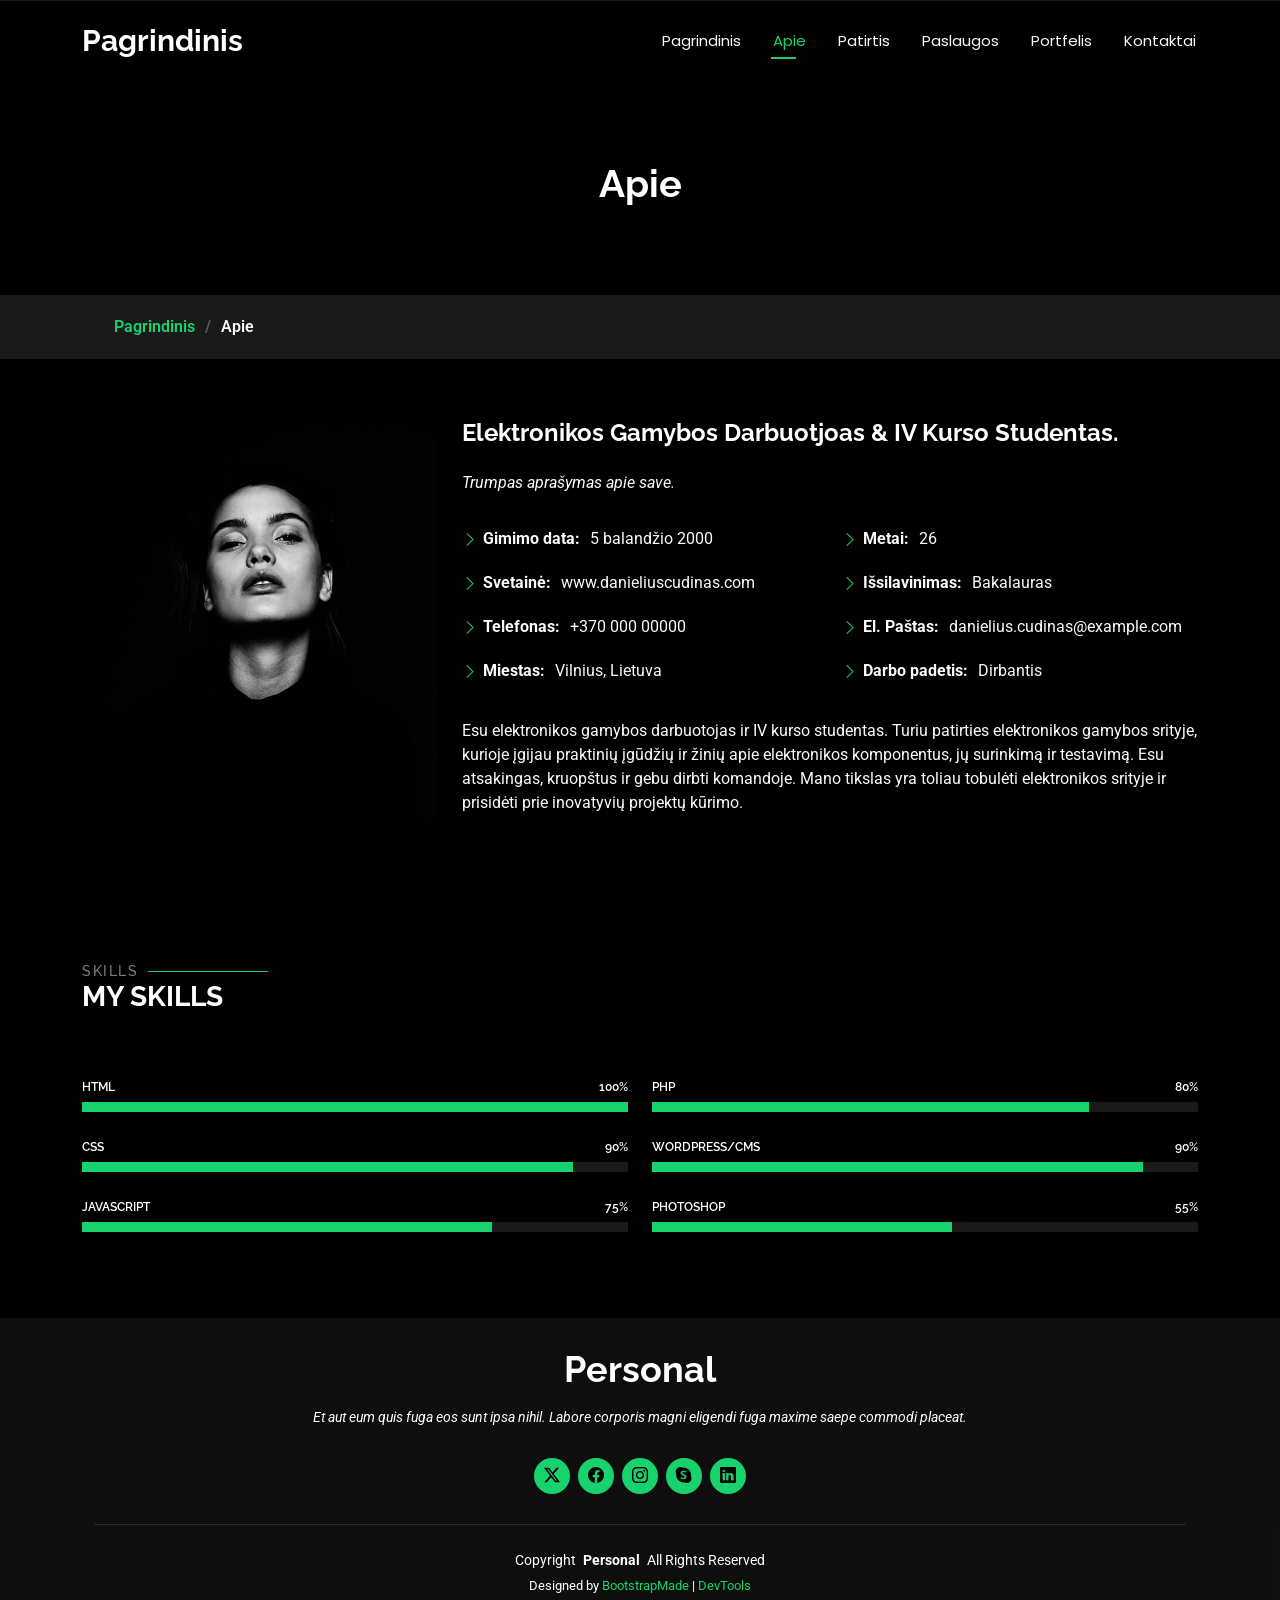
==== about.html @ 1fcdd6b0 "Danielius" ====
<!DOCTYPE html>
<html lang="en">

<head>
  <meta charset="utf-8">
  <meta content="width=device-width, initial-scale=1.0" name="viewport">
  <title>About - Personal Bootstrap Template</title>
  <meta name="description" content="">
  <meta name="keywords" content="">

  <!-- Favicons -->
  <link href="assets/img/favicon.png" rel="icon">
  <link href="assets/img/apple-touch-icon.png" rel="apple-touch-icon">

  <!-- Fonts -->
  <link href="https://fonts.googleapis.com" rel="preconnect">
  <link href="https://fonts.gstatic.com" rel="preconnect" crossorigin>
  <link href="https://fonts.googleapis.com/css2?family=Roboto:ital,wght@0,100;0,300;0,400;0,500;0,700;0,900;1,100;1,300;1,400;1,500;1,700;1,900&family=Poppins:ital,wght@0,100;0,200;0,300;0,400;0,500;0,600;0,700;0,800;0,900;1,100;1,200;1,300;1,400;1,500;1,600;1,700;1,800;1,900&family=Raleway:ital,wght@0,100;0,200;0,300;0,400;0,500;0,600;0,700;0,800;0,900;1,100;1,200;1,300;1,400;1,500;1,600;1,700;1,800;1,900&display=swap" rel="stylesheet">

  <!-- Vendor CSS Files -->
  <link href="assets/vendor/bootstrap/css/bootstrap.min.css" rel="stylesheet">
  <link href="assets/vendor/bootstrap-icons/bootstrap-icons.css" rel="stylesheet">
  <link href="assets/vendor/aos/aos.css" rel="stylesheet">
  <link href="assets/vendor/swiper/swiper-bundle.min.css" rel="stylesheet">
  <link href="assets/vendor/glightbox/css/glightbox.min.css" rel="stylesheet">

  <!-- Main CSS File -->
  <link href="assets/css/main.css" rel="stylesheet">

  <!-- =======================================================
  * Template Name: Personal
  * Template URL: https://bootstrapmade.com/personal-free-resume-bootstrap-template/
  * Updated: Mar 05 2025 with Bootstrap v5.3.3
  * Author: BootstrapMade.com
  * License: https://bootstrapmade.com/license/
  ======================================================== -->
</head>

<body class="about-page">

  <header id="header" class="header d-flex align-items-center fixed-top">
    <div class="container-fluid container-xl position-relative d-flex align-items-center justify-content-between">

      <a href="index.html" class="logo d-flex align-items-center">
        <!-- Uncomment the line below if you also wish to use an image logo -->
        <!-- <img src="assets/img/logo.webp" alt=""> -->
        <h1 class="sitename">Pagrindinis</h1>
      </a>

      <nav id="navmenu" class="navmenu">
        <ul>
          <li><a href="index.html">Pagrindinis</a></li>
          <li><a href="about.html" class="active">Apie</a></li>
          <li><a href="resume.html">Patirtis</a></li>
          <li><a href="services.html">Paslaugos</a></li>
          <li><a href="portfolio.html">Portfelis</a></li>
          <li><a href="contact.html">Kontaktai</a></li>
        </ul>
        <i class="mobile-nav-toggle d-xl-none bi bi-list"></i>
      </nav>

    </div>
  </header>

  <main class="main">

    <!-- Page Title -->
    <div class="page-title" data-aos="fade">
      <div class="heading">
        <div class="container">
          <div class="row d-flex justify-content-center text-center">
            <div class="col-lg-8">
              <h1>Apie</h1>
            </div>
          </div>
        </div>
      </div>
      <nav class="breadcrumbs">
        <div class="container">
          <ol>
            <li><a href="index.html">Pagrindinis</a></li>
            <li class="current">Apie</li>
          </ol>
        </div>
      </nav>
    </div><!-- End Page Title -->

    <!-- About Section -->
    <section id="about" class="about section">

      <div class="container" data-aos="fade-up" data-aos-delay="100">

        <div class="row gy-4 justify-content-center">
          <div class="col-lg-4">
            <img src="assets/img/profile-img.jpg" class="img-fluid" alt="">
          </div>
          <div class="col-lg-8 content">
            <h2>Elektronikos Gamybos Darbuotjoas &amp; IV Kurso Studentas.</h2>
            <p class="fst-italic py-3">
              Trumpas aprašymas apie save.
            </p>
            <div class="row">
              <div class="col-lg-6">
                <ul>
                  <li><i class="bi bi-chevron-right"></i> <strong>Gimimo data:</strong> <span>5 balandžio 2000</span></li>
                  <li><i class="bi bi-chevron-right"></i> <strong>Svetainė:</strong> <span>www.danieliuscudinas.com</span></li>
                  <li><i class="bi bi-chevron-right"></i> <strong>Telefonas:</strong> <span>+370 000 00000</span></li>
                  <li><i class="bi bi-chevron-right"></i> <strong>Miestas:</strong> <span>Vilnius, Lietuva</span></li>
                </ul>
              </div>
              <div class="col-lg-6">
                <ul>
                  <li><i class="bi bi-chevron-right"></i> <strong>Metai:</strong> <span>26</span></li>
                  <li><i class="bi bi-chevron-right"></i> <strong>Išsilavinimas:</strong> <span>Bakalauras</span></li>
                  <li><i class="bi bi-chevron-right"></i> <strong>El. Paštas:</strong> <span>danielius.cudinas@example.com</span></li>
                  <li><i class="bi bi-chevron-right"></i> <strong>Darbo padetis:</strong> <span>Dirbantis</span></li>
                </ul>
              </div>
            </div>
            <p class="py-3">
              Esu elektronikos gamybos darbuotojas ir IV kurso studentas. Turiu patirties elektronikos gamybos srityje, kurioje įgijau praktinių įgūdžių ir žinių apie elektronikos komponentus, jų surinkimą ir testavimą. 
              Esu atsakingas, kruopštus ir gebu dirbti komandoje. Mano tikslas yra toliau tobulėti elektronikos srityje ir prisidėti prie inovatyvių projektų kūrimo.
            </p>
          </div>
        </div>

      </div>

    </section><!-- /About Section -->

    <!-- Skills Section -->
    <section id="skills" class="skills section">

      <!-- Section Title -->
      <div class="container section-title" data-aos="fade-up">
        <h2>Skills</h2>
        <div><span>My</span> <span class="description-title">Skills</span></div>
      </div><!-- End Section Title -->

      <div class="container" data-aos="fade-up" data-aos-delay="100">

        <div class="row skills-content skills-animation">

          <div class="col-lg-6">

            <div class="progress">
              <span class="skill"><span>HTML</span> <i class="val">100%</i></span>
              <div class="progress-bar-wrap">
                <div class="progress-bar" role="progressbar" aria-valuenow="100" aria-valuemin="0" aria-valuemax="100"></div>
              </div>
            </div><!-- End Skills Item -->

            <div class="progress">
              <span class="skill"><span>CSS</span> <i class="val">90%</i></span>
              <div class="progress-bar-wrap">
                <div class="progress-bar" role="progressbar" aria-valuenow="90" aria-valuemin="0" aria-valuemax="100"></div>
              </div>
            </div><!-- End Skills Item -->

            <div class="progress">
              <span class="skill"><span>JavaScript</span> <i class="val">75%</i></span>
              <div class="progress-bar-wrap">
                <div class="progress-bar" role="progressbar" aria-valuenow="75" aria-valuemin="0" aria-valuemax="100"></div>
              </div>
            </div><!-- End Skills Item -->

          </div>

          <div class="col-lg-6">

            <div class="progress">
              <span class="skill"><span>PHP</span> <i class="val">80%</i></span>
              <div class="progress-bar-wrap">
                <div class="progress-bar" role="progressbar" aria-valuenow="80" aria-valuemin="0" aria-valuemax="100"></div>
              </div>
            </div><!-- End Skills Item -->

            <div class="progress">
              <span class="skill"><span>WordPress/CMS</span> <i class="val">90%</i></span>
              <div class="progress-bar-wrap">
                <div class="progress-bar" role="progressbar" aria-valuenow="90" aria-valuemin="0" aria-valuemax="100"></div>
              </div>
            </div><!-- End Skills Item -->

            <div class="progress">
              <span class="skill"><span>Photoshop</span> <i class="val">55%</i></span>
              <div class="progress-bar-wrap">
                <div class="progress-bar" role="progressbar" aria-valuenow="55" aria-valuemin="0" aria-valuemax="100"></div>
              </div>
            </div><!-- End Skills Item -->

          </div>

        </div>

      </div>

    </section><!-- /Skills Section -->

  </main>

  <footer id="footer" class="footer dark-background">
    <div class="container">
      <h3 class="sitename">Personal</h3>
      <p>Et aut eum quis fuga eos sunt ipsa nihil. Labore corporis magni eligendi fuga maxime saepe commodi placeat.</p>
      <div class="social-links d-flex justify-content-center">
        <a href=""><i class="bi bi-twitter-x"></i></a>
        <a href=""><i class="bi bi-facebook"></i></a>
        <a href=""><i class="bi bi-instagram"></i></a>
        <a href=""><i class="bi bi-skype"></i></a>
        <a href=""><i class="bi bi-linkedin"></i></a>
      </div>
      <div class="container">
        <div class="copyright">
          <span>Copyright</span> <strong class="px-1 sitename">Personal</strong> <span>All Rights Reserved</span>
        </div>
        <div class="credits">
          <!-- All the links in the footer should remain intact. -->
          <!-- You can delete the links only if you've purchased the pro version. -->
          <!-- Licensing information: https://bootstrapmade.com/license/ -->
          <!-- Purchase the pro version with working PHP/AJAX contact form: [buy-url] -->
          Designed by <a href="https://bootstrapmade.com/">BootstrapMade</a> | <a href="https://bootstrapmade.com/tools/">DevTools</a>
        </div>
      </div>
    </div>
  </footer>

  <!-- Scroll Top -->
  <a href="#" id="scroll-top" class="scroll-top d-flex align-items-center justify-content-center"><i class="bi bi-arrow-up-short"></i></a>

  <!-- Preloader -->
  <div id="preloader"></div>

  <!-- Vendor JS Files -->
  <script src="assets/vendor/bootstrap/js/bootstrap.bundle.min.js"></script>
  <script src="assets/vendor/php-email-form/validate.js"></script>
  <script src="assets/vendor/aos/aos.js"></script>
  <script src="assets/vendor/typed.js/typed.umd.js"></script>
  <script src="assets/vendor/purecounter/purecounter_vanilla.js"></script>
  <script src="assets/vendor/waypoints/noframework.waypoints.js"></script>
  <script src="assets/vendor/swiper/swiper-bundle.min.js"></script>
  <script src="assets/vendor/glightbox/js/glightbox.min.js"></script>
  <script src="assets/vendor/imagesloaded/imagesloaded.pkgd.min.js"></script>
  <script src="assets/vendor/isotope-layout/isotope.pkgd.min.js"></script>

  <!-- Main JS File -->
  <script src="assets/js/main.js"></script>

</body>

</html>
---- assets/css/main.css ----
/**
* Template Name: Personal
* Template URL: https://bootstrapmade.com/personal-free-resume-bootstrap-template/
* Updated: Mar 05 2025 with Bootstrap v5.3.3
* Author: BootstrapMade.com
* License: https://bootstrapmade.com/license/
*/

/*--------------------------------------------------------------
# Font & Color Variables
# Help: https://bootstrapmade.com/color-system/
--------------------------------------------------------------*/
/* Fonts */
:root {
  --default-font: "Roboto",  system-ui, -apple-system, "Segoe UI", Roboto, "Helvetica Neue", Arial, "Noto Sans", "Liberation Sans", sans-serif, "Apple Color Emoji", "Segoe UI Emoji", "Segoe UI Symbol", "Noto Color Emoji";
  --heading-font: "Raleway",  sans-serif;
  --nav-font: "Poppins",  sans-serif;
}

/* Global Colors - The following color variables are used throughout the website. Updating them here will change the color scheme of the entire website */
:root { 
  --background-color: #000000; /* Background color for the entire website, including individual sections */
  --default-color: #fafafa; /* Default color used for the majority of the text content across the entire website */
  --heading-color: #ffffff; /* Color for headings, subheadings and title throughout the website */
  --accent-color: #18d26e; /* Accent color that represents your brand on the website. It's used for buttons, links, and other elements that need to stand out */
  --surface-color: #1a1a1a; /* The surface color is used as a background of boxed elements within sections, such as cards, icon boxes, or other elements that require a visual separation from the global background. */
  --contrast-color: #000000; /* Contrast color for text, ensuring readability against backgrounds of accent, heading, or default colors. */
}

/* Nav Menu Colors - The following color variables are used specifically for the navigation menu. They are separate from the global colors to allow for more customization options */
:root {
  --nav-color: #fafafa;  /* The default color of the main navmenu links */
  --nav-hover-color: #18d26e; /* Applied to main navmenu links when they are hovered over or active */
  --nav-mobile-background-color: #1a1a1a; /* Used as the background color for mobile navigation menu */
  --nav-dropdown-background-color: #1a1a1a; /* Used as the background color for dropdown items that appear when hovering over primary navigation items */
  --nav-dropdown-color: #fafafa; /* Used for navigation links of the dropdown items in the navigation menu. */
  --nav-dropdown-hover-color: #18d26e; /* Similar to --nav-hover-color, this color is applied to dropdown navigation links when they are hovered over. */
}

/* Color Presets - These classes override global colors when applied to any section or element, providing reuse of the sam color scheme. */

.light-background {
  --background-color: #1a1a1a;
  --surface-color: #343434;
}

.dark-background {
  --background-color: rgba(15, 15, 15, 0.975);
  --default-color: #ffffff;
  --heading-color: #ffffff;
  --surface-color: #292929f9;
  --contrast-color: #000000;
}

/* Smooth scroll */
:root {
  scroll-behavior: smooth;
}

/*--------------------------------------------------------------
# General Styling & Shared Classes
--------------------------------------------------------------*/
body {
  color: var(--default-color);
  background-color: var(--background-color);
  font-family: var(--default-font);
}

a {
  color: var(--accent-color);
  text-decoration: none;
  transition: 0.3s;
}

a:hover {
  color: color-mix(in srgb, var(--accent-color), transparent 25%);
  text-decoration: none;
}

h1,
h2,
h3,
h4,
h5,
h6 {
  color: var(--heading-color);
  font-family: var(--heading-font);
}

/* PHP Email Form Messages
------------------------------*/
.php-email-form .error-message {
  display: none;
  background: #df1529;
  color: #ffffff;
  text-align: left;
  padding: 15px;
  margin-bottom: 24px;
  font-weight: 600;
}

.php-email-form .sent-message {
  display: none;
  color: #ffffff;
  background: #059652;
  text-align: center;
  padding: 15px;
  margin-bottom: 24px;
  font-weight: 600;
}

.php-email-form .loading {
  display: none;
  background: var(--surface-color);
  text-align: center;
  padding: 15px;
  margin-bottom: 24px;
}

.php-email-form .loading:before {
  content: "";
  display: inline-block;
  border-radius: 50%;
  width: 24px;
  height: 24px;
  margin: 0 10px -6px 0;
  border: 3px solid var(--accent-color);
  border-top-color: var(--surface-color);
  animation: php-email-form-loading 1s linear infinite;
}

@keyframes php-email-form-loading {
  0% {
    transform: rotate(0deg);
  }

  100% {
    transform: rotate(360deg);
  }
}

/*--------------------------------------------------------------
# Global Header
--------------------------------------------------------------*/
.header {
  --background-color: rgba(0, 0, 0, 0);
  color: var(--default-color);
  background-color: var(--background-color);
  padding: 15px 0;
  transition: all 0.5s;
  z-index: 997;
}

.header .logo {
  line-height: 1;
}

.header .logo img {
  max-height: 32px;
  margin-right: 8px;
}

.header .logo h1 {
  font-size: 30px;
  margin: 0;
  font-weight: 700;
  color: var(--heading-color);
}

.scrolled .header {
  box-shadow: 0px 0 18px rgba(0, 0, 0, 0.1);
}

/* Global Header on Scroll
------------------------------*/
.scrolled .header {
  --background-color: rgba(0, 0, 0, 0.8);
}

/*--------------------------------------------------------------
# Navigation Menu
--------------------------------------------------------------*/
/* Desktop Navigation */
@media (min-width: 1200px) {
  .navmenu {
    padding: 0;
  }

  .navmenu ul {
    margin: 0;
    padding: 0;
    display: flex;
    list-style: none;
    align-items: center;
  }

  .navmenu li {
    position: relative;
  }

  .navmenu>ul>li {
    white-space: nowrap;
    padding: 15px 14px;
  }

  .navmenu>ul>li:last-child {
    padding-right: 0;
  }

  .navmenu a,
  .navmenu a:focus {
    color: var(--nav-color);
    font-size: 15px;
    padding: 0 2px;
    font-family: var(--nav-font);
    font-weight: 400;
    display: flex;
    align-items: center;
    justify-content: space-between;
    white-space: nowrap;
    transition: 0.3s;
    position: relative;
  }

  .navmenu a i,
  .navmenu a:focus i {
    font-size: 12px;
    line-height: 0;
    margin-left: 5px;
    transition: 0.3s;
  }

  .navmenu>ul>li>a:before {
    content: "";
    position: absolute;
    height: 2px;
    bottom: -6px;
    left: 0;
    background-color: var(--nav-hover-color);
    visibility: hidden;
    width: 0px;
    transition: all 0.3s ease-in-out 0s;
  }

  .navmenu a:hover:before,
  .navmenu li:hover>a:before,
  .navmenu .active:before {
    visibility: visible;
    width: 25px;
  }

  .navmenu li:hover>a,
  .navmenu .active,
  .navmenu .active:focus {
    color: var(--nav-hover-color);
  }

  .navmenu .dropdown ul {
    margin: 0;
    padding: 10px 0;
    background: var(--nav-dropdown-background-color);
    display: block;
    position: absolute;
    visibility: hidden;
    left: 14px;
    top: 130%;
    opacity: 0;
    transition: 0.3s;
    border-radius: 4px;
    z-index: 99;
    box-shadow: 0px 0px 30px rgba(0, 0, 0, 0.1);
  }

  .navmenu .dropdown ul li {
    min-width: 200px;
  }

  .navmenu .dropdown ul a {
    padding: 10px 20px;
    font-size: 15px;
    text-transform: none;
    color: var(--nav-dropdown-color);
  }

  .navmenu .dropdown ul a i {
    font-size: 12px;
  }

  .navmenu .dropdown ul a:hover,
  .navmenu .dropdown ul .active:hover,
  .navmenu .dropdown ul li:hover>a {
    color: var(--nav-dropdown-hover-color);
  }

  .navmenu .dropdown:hover>ul {
    opacity: 1;
    top: 100%;
    visibility: visible;
  }

  .navmenu .dropdown .dropdown ul {
    top: 0;
    left: -90%;
    visibility: hidden;
  }

  .navmenu .dropdown .dropdown:hover>ul {
    opacity: 1;
    top: 0;
    left: -100%;
    visibility: visible;
  }
}

/* Mobile Navigation */
@media (max-width: 1199px) {
  .mobile-nav-toggle {
    color: var(--nav-color);
    font-size: 28px;
    line-height: 0;
    margin-right: 10px;
    cursor: pointer;
    transition: color 0.3s;
  }

  .navmenu {
    padding: 0;
    z-index: 9997;
  }

  .navmenu ul {
    display: none;
    list-style: none;
    position: absolute;
    inset: 60px 20px 20px 20px;
    padding: 10px 0;
    margin: 0;
    border-radius: 6px;
    background-color: var(--nav-mobile-background-color);
    border: 1px solid color-mix(in srgb, var(--default-color), transparent 90%);
    box-shadow: none;
    overflow-y: auto;
    transition: 0.3s;
    z-index: 9998;
  }

  .navmenu a,
  .navmenu a:focus {
    color: var(--nav-dropdown-color);
    padding: 10px 20px;
    font-family: var(--nav-font);
    font-size: 17px;
    font-weight: 500;
    display: flex;
    align-items: center;
    justify-content: space-between;
    white-space: nowrap;
    transition: 0.3s;
  }

  .navmenu a i,
  .navmenu a:focus i {
    font-size: 12px;
    line-height: 0;
    margin-left: 5px;
    width: 30px;
    height: 30px;
    display: flex;
    align-items: center;
    justify-content: center;
    border-radius: 50%;
    transition: 0.3s;
    background-color: color-mix(in srgb, var(--accent-color), transparent 90%);
  }

  .navmenu a i:hover,
  .navmenu a:focus i:hover {
    background-color: var(--accent-color);
    color: var(--contrast-color);
  }

  .navmenu a:hover,
  .navmenu .active,
  .navmenu .active:focus {
    color: var(--nav-dropdown-hover-color);
  }

  .navmenu .active i,
  .navmenu .active:focus i {
    background-color: var(--accent-color);
    color: var(--contrast-color);
    transform: rotate(180deg);
  }

  .navmenu .dropdown ul {
    position: static;
    display: none;
    z-index: 99;
    padding: 10px 0;
    margin: 10px 20px;
    background-color: var(--nav-dropdown-background-color);
    transition: all 0.5s ease-in-out;
  }

  .navmenu .dropdown ul ul {
    background-color: rgba(33, 37, 41, 0.1);
  }

  .navmenu .dropdown>.dropdown-active {
    display: block;
    background-color: rgba(33, 37, 41, 0.03);
  }

  .mobile-nav-active {
    overflow: hidden;
  }

  .mobile-nav-active .mobile-nav-toggle {
    color: #fff;
    position: absolute;
    font-size: 32px;
    top: 15px;
    right: 15px;
    margin-right: 0;
    z-index: 9999;
  }

  .mobile-nav-active .navmenu {
    position: fixed;
    overflow: hidden;
    inset: 0;
    background: rgba(33, 37, 41, 0.8);
    transition: 0.3s;
  }

  .mobile-nav-active .navmenu>ul {
    display: block;
  }
}

/*--------------------------------------------------------------
# Global Footer
--------------------------------------------------------------*/
.footer {
  color: var(--default-color);
  background-color: var(--background-color);
  font-size: 14px;
  text-align: center;
  padding: 30px 0;
  position: relative;
}

.footer h3 {
  font-size: 36px;
  font-weight: 700;
  position: relative;
  padding: 0;
  margin: 0 0 15px 0;
}

.footer p {
  font-size: 15;
  font-style: italic;
  padding: 0;
  margin: 0 0 30px 0;
}

.footer .social-links {
  margin: 0 0 30px 0;
}

.footer .social-links a {
  font-size: 16px;
  display: flex;
  align-items: center;
  justify-content: center;
  background: var(--accent-color);
  color: var(--contrast-color);
  line-height: 1;
  margin: 0 4px;
  border-radius: 50%;
  text-align: center;
  width: 36px;
  height: 36px;
  transition: 0.3s;
}

.footer .social-links a:hover {
  background: color-mix(in srgb, var(--accent-color), transparent 20%);
  text-decoration: none;
}

.footer .copyright {
  padding-top: 25px;
  border-top: 1px solid color-mix(in srgb, var(--default-color), transparent 90%);
}

.footer .credits {
  font-size: 13px;
  padding-top: 5px;
}

/*--------------------------------------------------------------
# Preloader
--------------------------------------------------------------*/
#preloader {
  position: fixed;
  inset: 0;
  z-index: 999999;
  overflow: hidden;
  background: var(--background-color);
  transition: all 0.6s ease-out;
}

#preloader:before {
  content: "";
  position: fixed;
  top: calc(50% - 30px);
  left: calc(50% - 30px);
  border: 6px solid #ffffff;
  border-color: var(--accent-color) transparent var(--accent-color) transparent;
  border-radius: 50%;
  width: 60px;
  height: 60px;
  animation: animate-preloader 1.5s linear infinite;
}

@keyframes animate-preloader {
  0% {
    transform: rotate(0deg);
  }

  100% {
    transform: rotate(360deg);
  }
}

/*--------------------------------------------------------------
# Scroll Top Button
--------------------------------------------------------------*/
.scroll-top {
  position: fixed;
  visibility: hidden;
  opacity: 0;
  right: 15px;
  bottom: -15px;
  z-index: 99999;
  background-color: var(--accent-color);
  width: 44px;
  height: 44px;
  border-radius: 50px;
  transition: all 0.4s;
}

.scroll-top i {
  font-size: 24px;
  color: var(--contrast-color);
  line-height: 0;
}

.scroll-top:hover {
  background-color: color-mix(in srgb, var(--accent-color), transparent 20%);
  color: var(--contrast-color);
}

.scroll-top.active {
  visibility: visible;
  opacity: 1;
  bottom: 15px;
}

/*--------------------------------------------------------------
# Disable aos animation delay on mobile devices
--------------------------------------------------------------*/
@media screen and (max-width: 768px) {
  [data-aos-delay] {
    transition-delay: 0 !important;
  }
}

/*--------------------------------------------------------------
# Global Page Titles & Breadcrumbs
--------------------------------------------------------------*/
.page-title {
  color: var(--default-color);
  background-color: var(--background-color);
  position: relative;
}

.page-title .heading {
  padding: 160px 0 80px 0;
  border-top: 1px solid color-mix(in srgb, var(--default-color), transparent 90%);
}

.page-title .heading h1 {
  font-size: 38px;
  font-weight: 700;
}

.page-title nav {
  background-color: color-mix(in srgb, var(--default-color), transparent 90%);
  padding: 20px 0;
}

.page-title nav ol {
  display: flex;
  flex-wrap: wrap;
  list-style: none;
  margin: 0;
  font-size: 16px;
  font-weight: 600;
}

.page-title nav ol li+li {
  padding-left: 10px;
}

.page-title nav ol li+li::before {
  content: "/";
  display: inline-block;
  padding-right: 10px;
  color: color-mix(in srgb, var(--default-color), transparent 70%);
}

/*--------------------------------------------------------------
# Global Sections
--------------------------------------------------------------*/
section,
.section {
  color: var(--default-color);
  background-color: var(--background-color);
  padding: 60px 0;
  scroll-margin-top: 100px;
  overflow: clip;
}

@media (max-width: 1199px) {

  section,
  .section {
    scroll-margin-top: 66px;
  }
}

/*--------------------------------------------------------------
# Global Section Titles
--------------------------------------------------------------*/
.section-title {
  padding-bottom: 60px;
  position: relative;
}

.section-title h2 {
  font-size: 14px;
  font-weight: 500;
  padding: 0;
  line-height: 1px;
  margin: 0;
  letter-spacing: 1.5px;
  text-transform: uppercase;
  color: color-mix(in srgb, var(--default-color), transparent 50%);
  position: relative;
}

.section-title h2::after {
  content: "";
  width: 120px;
  height: 1px;
  display: inline-block;
  background: var(--accent-color);
  margin: 4px 10px;
}

.section-title div {
  color: var(--heading-color);
  margin: 0;
  margin: 0;
  font-size: 28px;
  font-weight: 700;
  text-transform: uppercase;
  font-family: var(--heading-font);
}

/*--------------------------------------------------------------
# Hero Section
--------------------------------------------------------------*/
.hero {
  width: 100%;
  min-height: 100vh;
  position: relative;
  padding: 80px 0;
  display: flex;
  align-items: center;
  justify-content: center;
}

.hero img {
  position: absolute;
  inset: 0;
  display: block;
  width: 100%;
  height: 100%;
  object-fit: cover;
  z-index: 1;
}

.hero .container {
  position: relative;
  z-index: 3;
}

.hero h2 {
  margin: 0;
  font-size: 64px;
  font-weight: 700;
}

.hero p {
  margin: 5px 0 0 0;
  font-size: 26px;
}

.hero p span {
  letter-spacing: 1px;
  border-bottom: 2px solid var(--accent-color);
}

.hero .social-links {
  margin-top: 25px;
}

.hero .social-links a {
  background-color: color-mix(in srgb, var(--default-color), transparent 90%);
  color: var(--default-color);
  font-size: 14px;
  width: 40px;
  height: 40px;
  border-radius: 50px;
  display: inline-flex;
  align-items: center;
  justify-content: center;
  margin-right: 20px;
  transition: 0.3s;
}

.hero .social-links a:hover {
  background-color: var(--accent-color);
}

@media (max-width: 768px) {
  .hero h2 {
    font-size: 32px;
  }

  .hero p {
    font-size: 20px;
  }
}

/*--------------------------------------------------------------
# About Section
--------------------------------------------------------------*/
.about .content h2 {
  font-weight: 700;
  font-size: 24px;
}

.about .content ul {
  list-style: none;
  padding: 0;
}

.about .content ul li {
  margin-bottom: 20px;
  display: flex;
  align-items: center;
}

.about .content ul strong {
  margin-right: 10px;
}

.about .content ul i {
  font-size: 16px;
  margin-right: 5px;
  color: var(--accent-color);
  line-height: 0;
}

/*--------------------------------------------------------------
# Stats Section
--------------------------------------------------------------*/
.stats i {
  background-color: var(--surface-color);
  color: var(--accent-color);
  box-shadow: 0px 2px 25px rgba(0, 0, 0, 0.1);
  width: 54px;
  height: 54px;
  font-size: 24px;
  border-radius: 50px;
  border: 2px solid var(--background-color);
  display: inline-flex;
  align-items: center;
  justify-content: center;
  position: relative;
  z-index: 1;
}

.stats .stats-item {
  background-color: var(--surface-color);
  margin-top: -27px;
  padding: 30px 30px 25px 30px;
  width: 100%;
  position: relative;
  text-align: center;
  box-shadow: 0px 2px 35px rgba(0, 0, 0, 0.1);
  border-radius: 4px;
  z-index: 0;
}

.stats .stats-item span {
  font-size: 36px;
  display: block;
  font-weight: 700;
  color: color-mix(in srgb, var(--default-color), transparent 20%);
}

.stats .stats-item p {
  padding: 0;
  margin: 0;
  font-family: var(--heading-font);
  font-size: 16px;
}

/*--------------------------------------------------------------
# Skills Section
--------------------------------------------------------------*/
.skills .progress {
  height: 60px;
  display: block;
  background: none;
  border-radius: 0;
}

.skills .progress .skill {
  color: var(--heading-color);
  padding: 0;
  margin: 0 0 6px 0;
  text-transform: uppercase;
  display: block;
  font-weight: 600;
  font-family: var(--heading-font);
}

.skills .progress .skill .val {
  float: right;
  font-style: normal;
}

.skills .progress-bar-wrap {
  background: color-mix(in srgb, var(--default-color), transparent 90%);
  height: 10px;
}

.skills .progress-bar {
  width: 1px;
  height: 10px;
  transition: 0.9s;
  background-color: var(--accent-color);
}

/*--------------------------------------------------------------
# Interests Section
--------------------------------------------------------------*/
.interests .features-item {
  background-color: var(--surface-color);
  display: flex;
  align-items: center;
  padding: 20px;
  transition: 0.3s;
  border: 1px solid color-mix(in srgb, var(--default-color), transparent 90%);
  position: relative;
}

.interests .features-item i {
  font-size: 32px;
  padding-right: 10px;
  line-height: 0;
}

.interests .features-item h3 {
  font-weight: 700;
  margin: 0;
  padding: 0;
  line-height: 1;
  font-size: 16px;
}

.interests .features-item h3 a {
  color: var(--heading-color);
  transition: 0.3s;
}

.interests .features-item:hover {
  border-color: var(--accent-color);
}

.interests .features-item:hover h3 a {
  color: var(--accent-color);
}

/*--------------------------------------------------------------
# Testimonials Section
--------------------------------------------------------------*/
.testimonials .testimonials-carousel,
.testimonials .testimonials-slider {
  overflow: hidden;
}

.testimonials .testimonial-item {
  box-sizing: content-box;
  min-height: 320px;
}

.testimonials .testimonial-item .testimonial-img {
  width: 90px;
  border-radius: 50%;
  margin: -40px 0 0 40px;
  position: relative;
  z-index: 2;
  border: 6px solid var(--background-color);
}

.testimonials .testimonial-item h3 {
  font-size: 18px;
  font-weight: bold;
  margin: 10px 0 5px 45px;
}

.testimonials .testimonial-item h4 {
  font-size: 14px;
  color: color-mix(in srgb, var(--default-color), transparent 20%);
  margin: 0 0 0 45px;
}

.testimonials .testimonial-item .quote-icon-left,
.testimonials .testimonial-item .quote-icon-right {
  color: color-mix(in srgb, var(--accent-color), transparent 50%);
  font-size: 26px;
  line-height: 0;
}

.testimonials .testimonial-item .quote-icon-left {
  display: inline-block;
  left: -5px;
  position: relative;
}

.testimonials .testimonial-item .quote-icon-right {
  display: inline-block;
  right: -5px;
  position: relative;
  top: 10px;
  transform: scale(-1, -1);
}

.testimonials .testimonial-item p {
  font-style: italic;
  margin: 0 15px 0 15px;
  padding: 20px 20px 60px 20px;
  background: var(--surface-color);
  border-radius: 6px;
  position: relative;
  z-index: 1;
}

.testimonials .swiper-wrapper {
  height: auto;
}

.testimonials .swiper-pagination {
  margin-top: 20px;
  position: relative;
}

.testimonials .swiper-pagination .swiper-pagination-bullet {
  width: 12px;
  height: 12px;
  background-color: var(--background-color);
  opacity: 1;
  border: 1px solid var(--accent-color);
}

.testimonials .swiper-pagination .swiper-pagination-bullet-active {
  background-color: var(--accent-color);
}

/*--------------------------------------------------------------
# Resume Section
--------------------------------------------------------------*/
.resume .resume-title {
  color: var(--heading-color);
  font-size: 26px;
  font-weight: 700;
  margin-top: 20px;
  margin-bottom: 20px;
}

.resume .resume-item {
  padding: 0 0 20px 20px;
  margin-top: -2px;
  border-left: 2px solid var(--accent-color);
  position: relative;
}

.resume .resume-item h4 {
  line-height: 18px;
  font-size: 18px;
  font-weight: 600;
  text-transform: uppercase;
  color: color-mix(in srgb, var(--default-color), transparent 20%);
  margin-bottom: 10px;
}

.resume .resume-item h5 {
  font-size: 16px;
  padding: 5px 15px;
  display: inline-block;
  font-weight: 600;
  margin-bottom: 10px;
}

.resume .resume-item ul {
  padding-left: 20px;
}

.resume .resume-item ul li {
  padding-bottom: 10px;
}

.resume .resume-item:last-child {
  padding-bottom: 0;
}

.resume .resume-item::before {
  content: "";
  position: absolute;
  width: 16px;
  height: 16px;
  border-radius: 50px;
  left: -9px;
  top: 0;
  background: var(--background-color);
  border: 2px solid var(--accent-color);
}

/*--------------------------------------------------------------
# Services Section
--------------------------------------------------------------*/
.services .service-item {
  background-color: var(--surface-color);
  text-align: center;
  padding: 80px 20px;
  transition: all ease-in-out 0.3s;
  height: 100%;
}

.services .service-item .icon {
  margin: 0 auto;
  width: 64px;
  height: 64px;
  background: var(--accent-color);
  border-radius: 4px;
  display: flex;
  align-items: center;
  justify-content: center;
  margin-bottom: 20px;
  transition: 0.3s;
  transform-style: preserve-3d;
}

.services .service-item .icon i {
  color: var(--contrast-color);
  font-size: 28px;
  transition: ease-in-out 0.3s;
}

.services .service-item .icon::before {
  position: absolute;
  content: "";
  left: -8px;
  top: -8px;
  height: 100%;
  width: 100%;
  background: color-mix(in srgb, var(--accent-color), transparent 80%);
  border-radius: 5px;
  transition: all 0.3s ease-out 0s;
  transform: translateZ(-1px);
}

.services .service-item h3 {
  font-weight: 700;
  margin: 10px 0 15px 0;
  font-size: 22px;
}

.services .service-item p {
  line-height: 24px;
  font-size: 14px;
  margin-bottom: 0;
}

.services .service-item:hover {
  background: var(--accent-color);
  border-color: var(--accent-color);
}

.services .service-item:hover .icon {
  background: var(--surface-color);
}

.services .service-item:hover .icon i {
  color: var(--accent-color);
}

.services .service-item:hover .icon::before {
  background: color-mix(in srgb, var(--background-color), transparent 70%);
}

.services .service-item:hover h3,
.services .service-item:hover p {
  color: var(--contrast-color);
}

/*--------------------------------------------------------------
# Service Details Section
--------------------------------------------------------------*/
.service-details .services-list {
  background-color: var(--surface-color);
  padding: 10px 30px;
  border: 1px solid color-mix(in srgb, var(--default-color), transparent 90%);
  margin-bottom: 20px;
}

.service-details .services-list a {
  display: block;
  line-height: 1;
  padding: 8px 0 8px 15px;
  border-left: 3px solid color-mix(in srgb, var(--default-color), transparent 70%);
  margin: 20px 0;
  color: color-mix(in srgb, var(--default-color), transparent 20%);
  transition: 0.3s;
}

.service-details .services-list a.active {
  color: var(--heading-color);
  font-weight: 700;
  border-color: var(--accent-color);
}

.service-details .services-list a:hover {
  border-color: var(--accent-color);
}

.service-details .services-img {
  margin-bottom: 20px;
}

.service-details h3 {
  font-size: 26px;
  font-weight: 700;
}

.service-details h4 {
  font-size: 20px;
  font-weight: 700;
}

.service-details p {
  font-size: 15px;
}

.service-details ul {
  list-style: none;
  padding: 0;
  font-size: 15px;
}

.service-details ul li {
  padding: 5px 0;
  display: flex;
  align-items: center;
}

.service-details ul i {
  font-size: 20px;
  margin-right: 8px;
  color: var(--accent-color);
}

/*--------------------------------------------------------------
# Portfolio Section
--------------------------------------------------------------*/
.portfolio .portfolio-filters {
  padding: 0;
  margin: 0 auto 20px auto;
  list-style: none;
  text-align: center;
}

.portfolio .portfolio-filters li {
  cursor: pointer;
  display: inline-block;
  padding: 0;
  font-size: 18px;
  font-weight: 500;
  margin: 0 10px;
  line-height: 1;
  margin-bottom: 5px;
  transition: all 0.3s ease-in-out;
}

.portfolio .portfolio-filters li:hover,
.portfolio .portfolio-filters li.filter-active {
  color: var(--accent-color);
}

.portfolio .portfolio-filters li:first-child {
  margin-left: 0;
}

.portfolio .portfolio-filters li:last-child {
  margin-right: 0;
}

@media (max-width: 575px) {
  .portfolio .portfolio-filters li {
    font-size: 14px;
    margin: 0 5px;
  }
}

.portfolio .portfolio-content {
  position: relative;
  overflow: hidden;
}

.portfolio .portfolio-content img {
  transition: 0.3s;
}

.portfolio .portfolio-content .portfolio-info {
  opacity: 0;
  position: absolute;
  inset: 0;
  z-index: 3;
  transition: all ease-in-out 0.3s;
  background: rgba(0, 0, 0, 0.6);
  padding: 15px;
}

.portfolio .portfolio-content .portfolio-info h4 {
  font-size: 14px;
  padding: 5px 10px;
  font-weight: 400;
  color: #ffffff;
  display: inline-block;
  background-color: var(--accent-color);
}

.portfolio .portfolio-content .portfolio-info p {
  position: absolute;
  bottom: 10px;
  text-align: center;
  display: inline-block;
  left: 0;
  right: 0;
  font-size: 16px;
  font-weight: 600;
  color: rgba(255, 255, 255, 0.8);
}

.portfolio .portfolio-content .portfolio-info .preview-link,
.portfolio .portfolio-content .portfolio-info .details-link {
  position: absolute;
  left: calc(50% - 40px);
  font-size: 26px;
  top: calc(50% - 14px);
  color: #fff;
  transition: 0.3s;
  line-height: 1.2;
}

.portfolio .portfolio-content .portfolio-info .preview-link:hover,
.portfolio .portfolio-content .portfolio-info .details-link:hover {
  color: var(--accent-color);
}

.portfolio .portfolio-content .portfolio-info .details-link {
  left: 50%;
  font-size: 34px;
  line-height: 0;
}

.portfolio .portfolio-content:hover .portfolio-info {
  opacity: 1;
}

.portfolio .portfolio-content:hover img {
  transform: scale(1.1);
}

/*--------------------------------------------------------------
# Portfolio Details Section
--------------------------------------------------------------*/
.portfolio-details .portfolio-details-slider img {
  width: 100%;
}

.portfolio-details .portfolio-details-slider .swiper-pagination {
  margin-top: 20px;
  position: relative;
}

.portfolio-details .portfolio-details-slider .swiper-pagination .swiper-pagination-bullet {
  width: 12px;
  height: 12px;
  background-color: color-mix(in srgb, var(--default-color), transparent 85%);
  opacity: 1;
}

.portfolio-details .portfolio-details-slider .swiper-pagination .swiper-pagination-bullet-active {
  background-color: var(--accent-color);
}

.portfolio-details .portfolio-info {
  background-color: var(--surface-color);
  padding: 30px;
  box-shadow: 0px 0 30px rgba(0, 0, 0, 0.1);
}

.portfolio-details .portfolio-info h3 {
  font-size: 22px;
  font-weight: 700;
  margin-bottom: 20px;
  padding-bottom: 20px;
  border-bottom: 1px solid color-mix(in srgb, var(--default-color), transparent 85%);
}

.portfolio-details .portfolio-info ul {
  list-style: none;
  padding: 0;
  font-size: 15px;
}

.portfolio-details .portfolio-info ul li+li {
  margin-top: 10px;
}

.portfolio-details .portfolio-description {
  padding-top: 30px;
}

.portfolio-details .portfolio-description h2 {
  font-size: 26px;
  font-weight: 700;
  margin-bottom: 20px;
}

.portfolio-details .portfolio-description p {
  padding: 0;
  color: color-mix(in srgb, var(--default-color), transparent 30%);
}

/*--------------------------------------------------------------
# Starter Section Section
--------------------------------------------------------------*/
.starter-section {
  /* Add your styles here */
}

/*--------------------------------------------------------------
# Contact Section
--------------------------------------------------------------*/
.contact .info-item {
  box-shadow: 0px 0px 20px rgba(0, 0, 0, 0.1);
  padding: 20px 30px;
}

.contact .info-item .icon {
  color: var(--contrast-color);
  background-color: var(--accent-color);
  width: 56px;
  height: 56px;
  font-size: 24px;
  display: flex;
  justify-content: center;
  align-items: center;
  transition: all 0.3s ease-in-out;
  border-radius: 50%;
  margin-right: 15px;
}

.contact .info-item h3 {
  font-size: 18px;
  font-weight: 700;
  margin: 0 0 2px 0;
}

.contact .info-item p {
  padding: 0;
  margin-bottom: 0;
  font-size: 14px;
}

.contact .info-item .social-links a {
  font-size: 24px;
  display: inline-block;
  line-height: 1;
  margin: 4px 6px 0 0;
  transition: 0.3s;
  color: color-mix(in srgb, var(--default-color), transparent 50%);
}

.contact .info-item .social-links a:hover {
  color: var(--accent-color);
}

.contact .php-email-form {
  box-shadow: 0px 0px 20px rgba(0, 0, 0, 0.1);
  padding: 30px;
  margin-top: 30px;
}

@media (max-width: 575px) {
  .contact .php-email-form {
    padding: 20px;
  }
}

.contact .php-email-form input[type=text],
.contact .php-email-form input[type=email],
.contact .php-email-form textarea {
  color: var(--default-color);
  background-color: color-mix(in srgb, var(--background-color), transparent 50%);
  border-color: color-mix(in srgb, var(--default-color), transparent 80%);
  font-size: 14px;
  padding: 10px 15px;
  box-shadow: none;
  border-radius: 0;
}

.contact .php-email-form input[type=text]:focus,
.contact .php-email-form input[type=email]:focus,
.contact .php-email-form textarea:focus {
  border-color: var(--accent-color);
}

.contact .php-email-form input[type=text]::placeholder,
.contact .php-email-form input[type=email]::placeholder,
.contact .php-email-form textarea::placeholder {
  color: color-mix(in srgb, var(--default-color), transparent 70%);
}

.contact .php-email-form button[type=submit] {
  color: var(--contrast-color);
  background: var(--accent-color);
  border: 0;
  padding: 10px 30px;
  transition: 0.4s;
  border-radius: 50px;
}

.contact .php-email-form button[type=submit]:hover {
  background: color-mix(in srgb, var(--accent-color), transparent 20%);
}
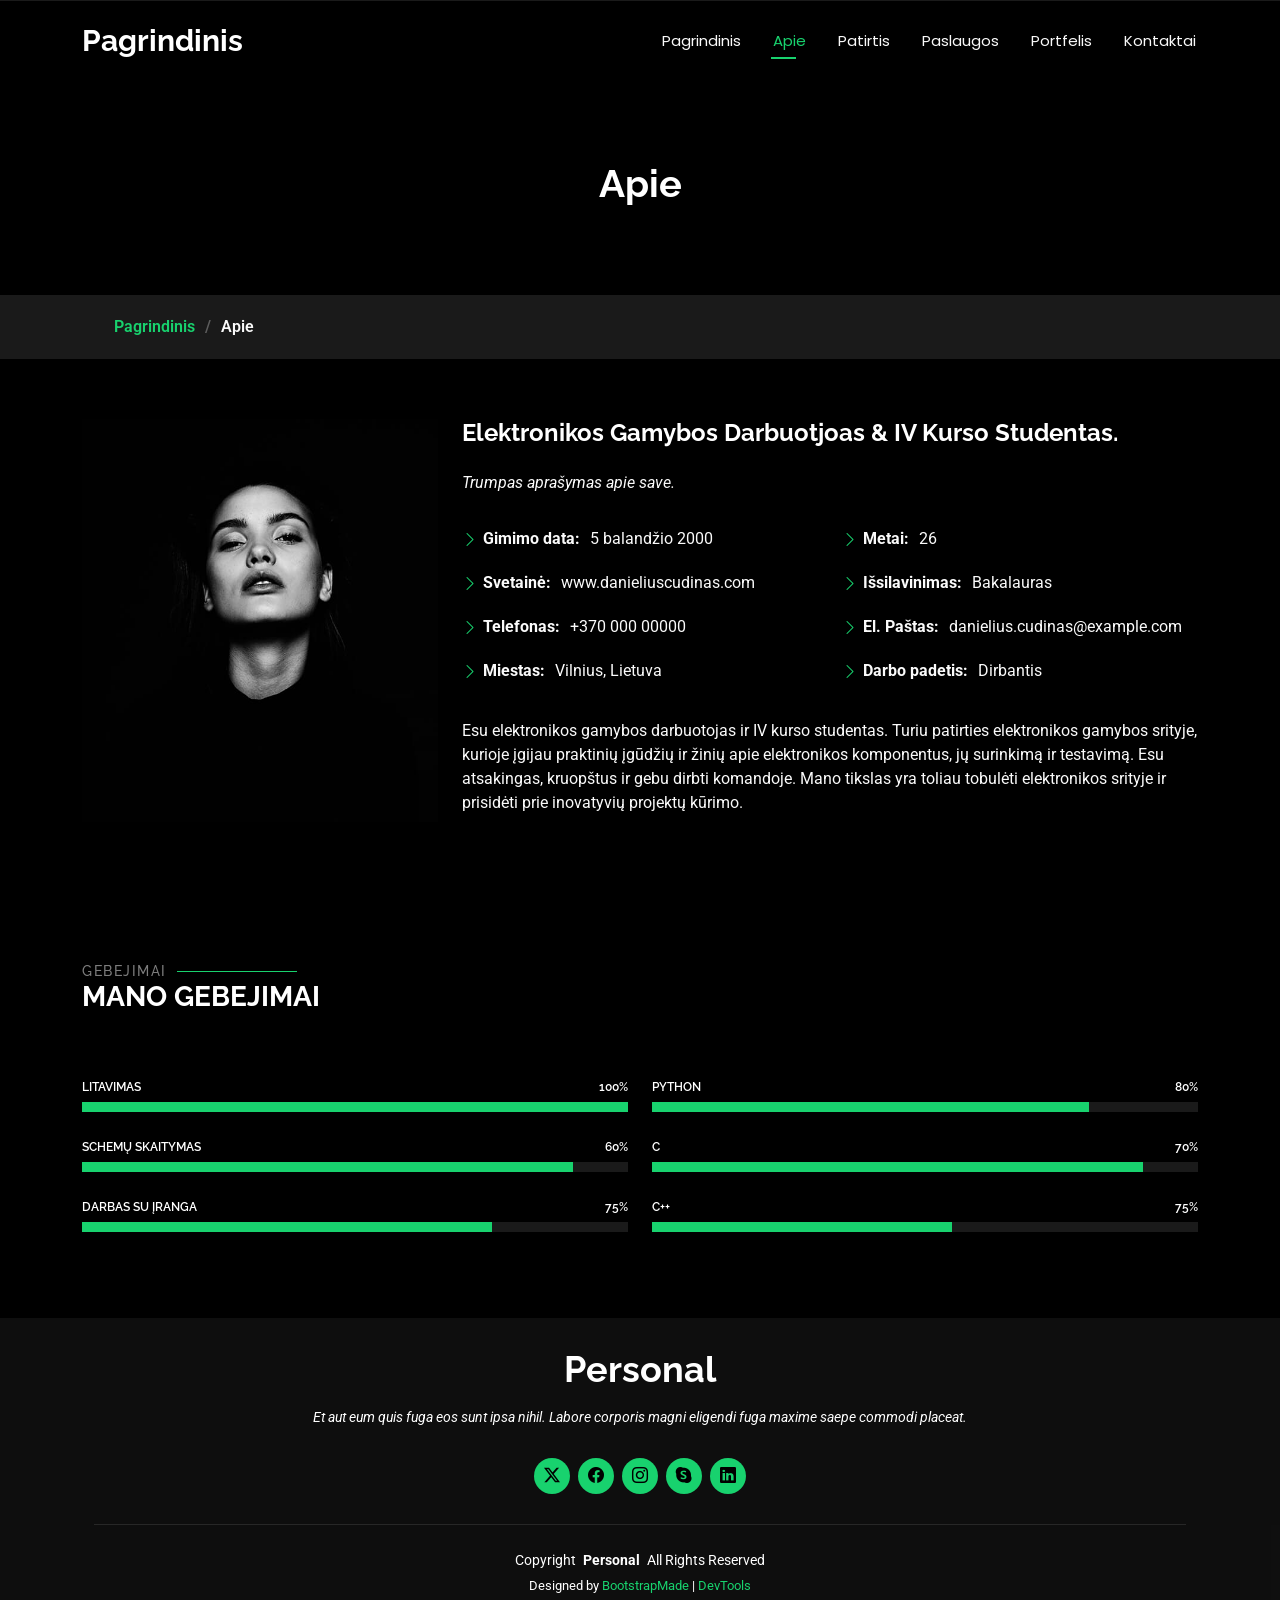
==== commit 10a897cb: "8" ====
--- a/about.html
+++ b/about.html
@@ -133,8 +133,8 @@
 
       <!-- Section Title -->
       <div class="container section-title" data-aos="fade-up">
-        <h2>Skills</h2>
-        <div><span>My</span> <span class="description-title">Skills</span></div>
+        <h2>Gebejimai</h2>
+        <div><span>Mano</span> <span class="description-title">Gebejimai</span></div>
       </div><!-- End Section Title -->
 
       <div class="container" data-aos="fade-up" data-aos-delay="100">
@@ -144,21 +144,21 @@
           <div class="col-lg-6">
 
             <div class="progress">
-              <span class="skill"><span>HTML</span> <i class="val">100%</i></span>
+              <span class="skill"><span>Litavimas</span> <i class="val">100%</i></span>
               <div class="progress-bar-wrap">
                 <div class="progress-bar" role="progressbar" aria-valuenow="100" aria-valuemin="0" aria-valuemax="100"></div>
               </div>
             </div><!-- End Skills Item -->
 
             <div class="progress">
-              <span class="skill"><span>CSS</span> <i class="val">90%</i></span>
+              <span class="skill"><span>Schemų skaitymas</span> <i class="val">60%</i></span>
               <div class="progress-bar-wrap">
                 <div class="progress-bar" role="progressbar" aria-valuenow="90" aria-valuemin="0" aria-valuemax="100"></div>
               </div>
             </div><!-- End Skills Item -->
 
             <div class="progress">
-              <span class="skill"><span>JavaScript</span> <i class="val">75%</i></span>
+              <span class="skill"><span>Darbas su įranga</span> <i class="val">75%</i></span>
               <div class="progress-bar-wrap">
                 <div class="progress-bar" role="progressbar" aria-valuenow="75" aria-valuemin="0" aria-valuemax="100"></div>
               </div>
@@ -169,21 +169,21 @@
           <div class="col-lg-6">
 
             <div class="progress">
-              <span class="skill"><span>PHP</span> <i class="val">80%</i></span>
+              <span class="skill"><span>Python</span> <i class="val">80%</i></span>
               <div class="progress-bar-wrap">
                 <div class="progress-bar" role="progressbar" aria-valuenow="80" aria-valuemin="0" aria-valuemax="100"></div>
               </div>
             </div><!-- End Skills Item -->
 
             <div class="progress">
-              <span class="skill"><span>WordPress/CMS</span> <i class="val">90%</i></span>
+              <span class="skill"><span>C</span> <i class="val">70%</i></span>
               <div class="progress-bar-wrap">
                 <div class="progress-bar" role="progressbar" aria-valuenow="90" aria-valuemin="0" aria-valuemax="100"></div>
               </div>
             </div><!-- End Skills Item -->
 
             <div class="progress">
-              <span class="skill"><span>Photoshop</span> <i class="val">55%</i></span>
+              <span class="skill"><span>C++</span> <i class="val">75%</i></span>
               <div class="progress-bar-wrap">
                 <div class="progress-bar" role="progressbar" aria-valuenow="55" aria-valuemin="0" aria-valuemax="100"></div>
               </div>
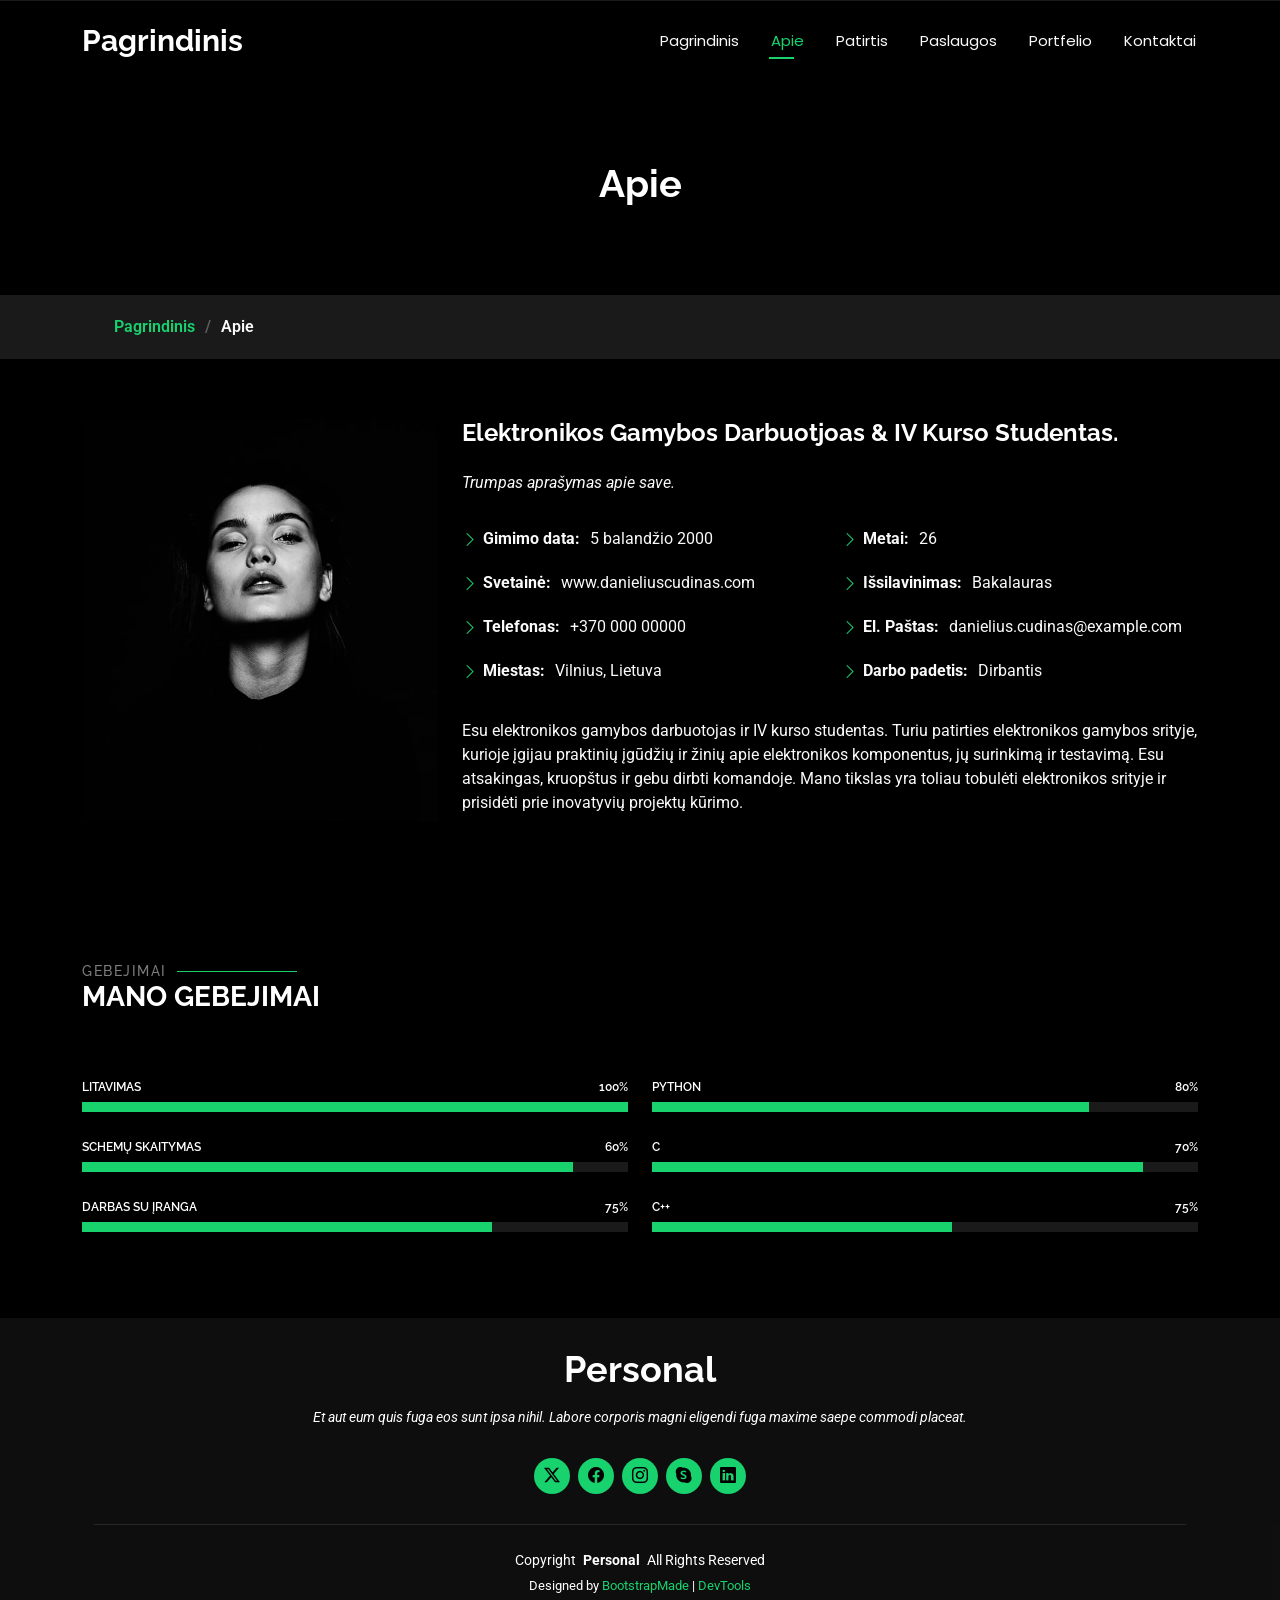
==== commit ed0630e6: "commit" ====
--- a/about.html
+++ b/about.html
@@ -53,7 +53,7 @@
           <li><a href="about.html" class="active">Apie</a></li>
           <li><a href="resume.html">Patirtis</a></li>
           <li><a href="services.html">Paslaugos</a></li>
-          <li><a href="portfolio.html">Portfelis</a></li>
+          <li><a href="portfolio.html">Portfelio</a></li>
           <li><a href="contact.html">Kontaktai</a></li>
         </ul>
         <i class="mobile-nav-toggle d-xl-none bi bi-list"></i>
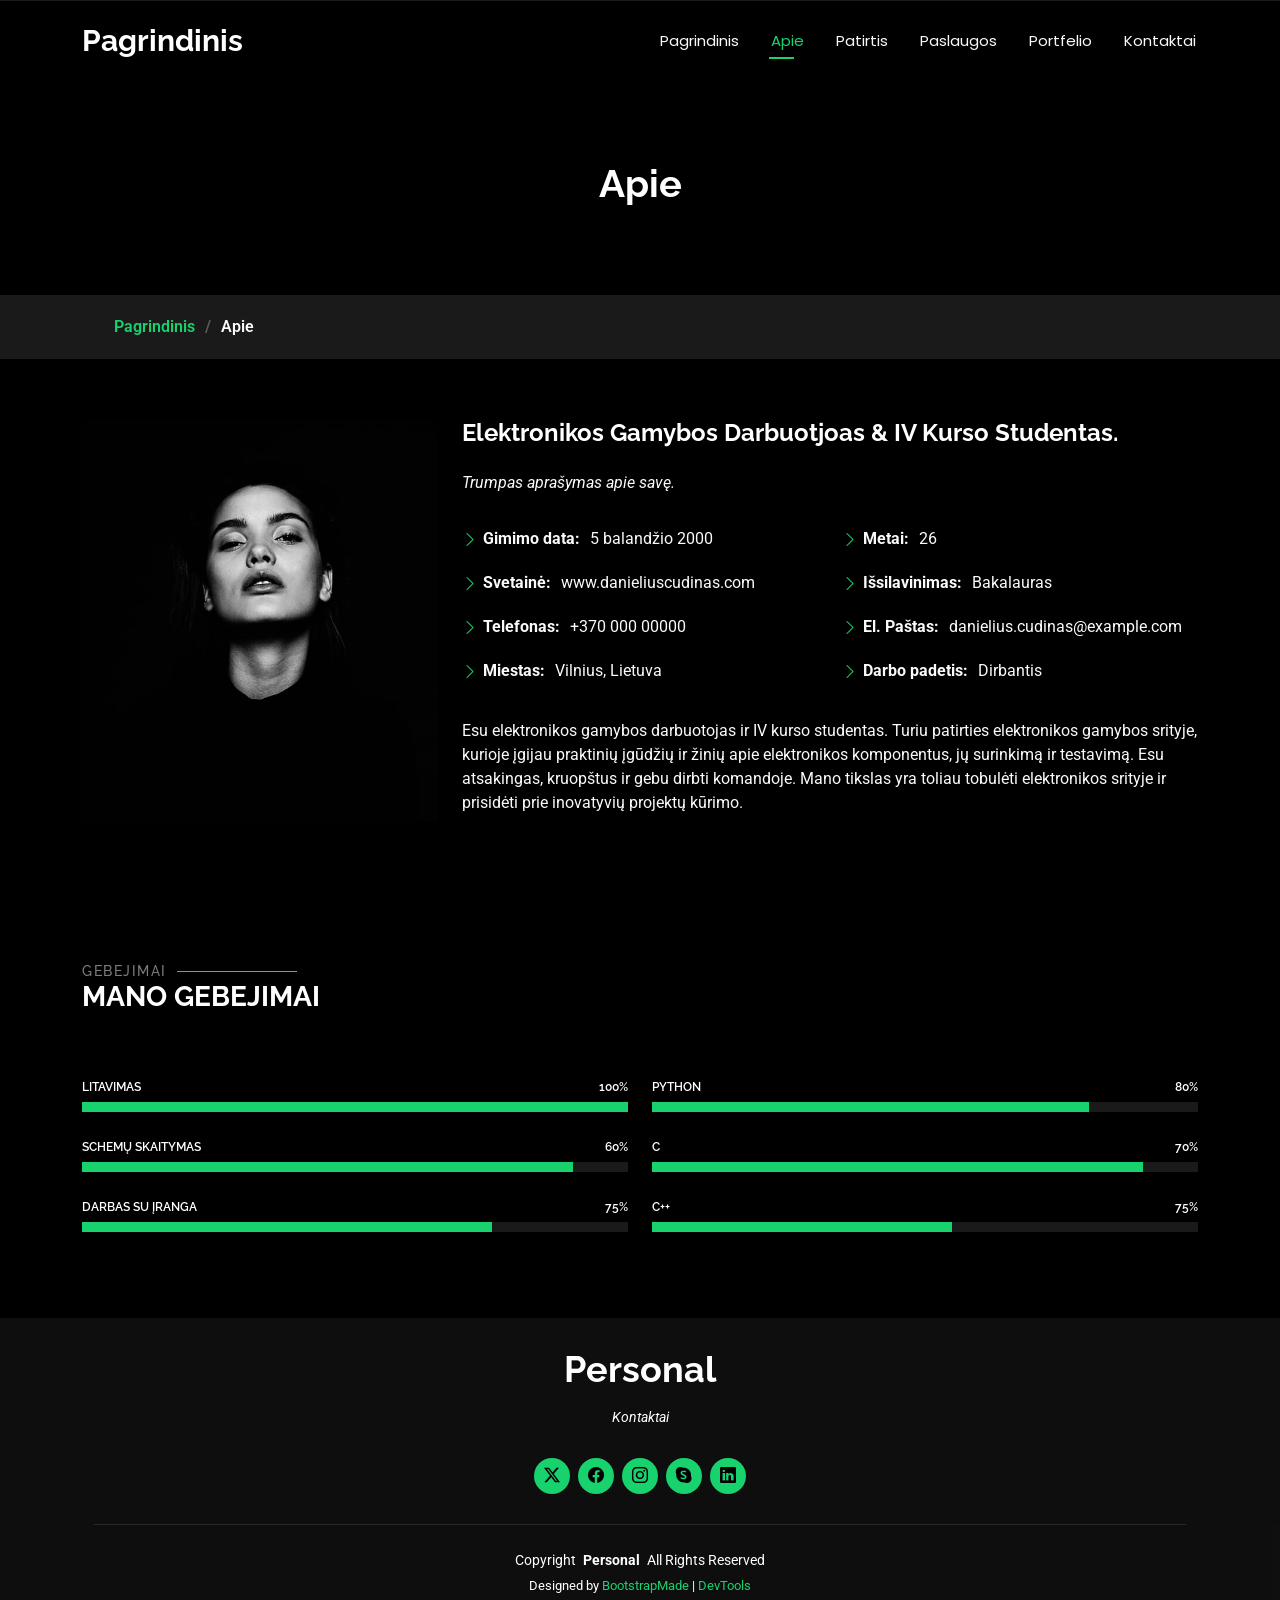
==== commit 1918b4e7: "pirmi 3 punktai" ====
--- a/about.html
+++ b/about.html
@@ -97,7 +97,7 @@
           <div class="col-lg-8 content">
             <h2>Elektronikos Gamybos Darbuotjoas &amp; IV Kurso Studentas.</h2>
             <p class="fst-italic py-3">
-              Trumpas aprašymas apie save.
+              Trumpas aprašymas apie savę.
             </p>
             <div class="row">
               <div class="col-lg-6">
@@ -202,7 +202,7 @@
   <footer id="footer" class="footer dark-background">
     <div class="container">
       <h3 class="sitename">Personal</h3>
-      <p>Et aut eum quis fuga eos sunt ipsa nihil. Labore corporis magni eligendi fuga maxime saepe commodi placeat.</p>
+      <p>Kontaktai</p>
       <div class="social-links d-flex justify-content-center">
         <a href=""><i class="bi bi-twitter-x"></i></a>
         <a href=""><i class="bi bi-facebook"></i></a>
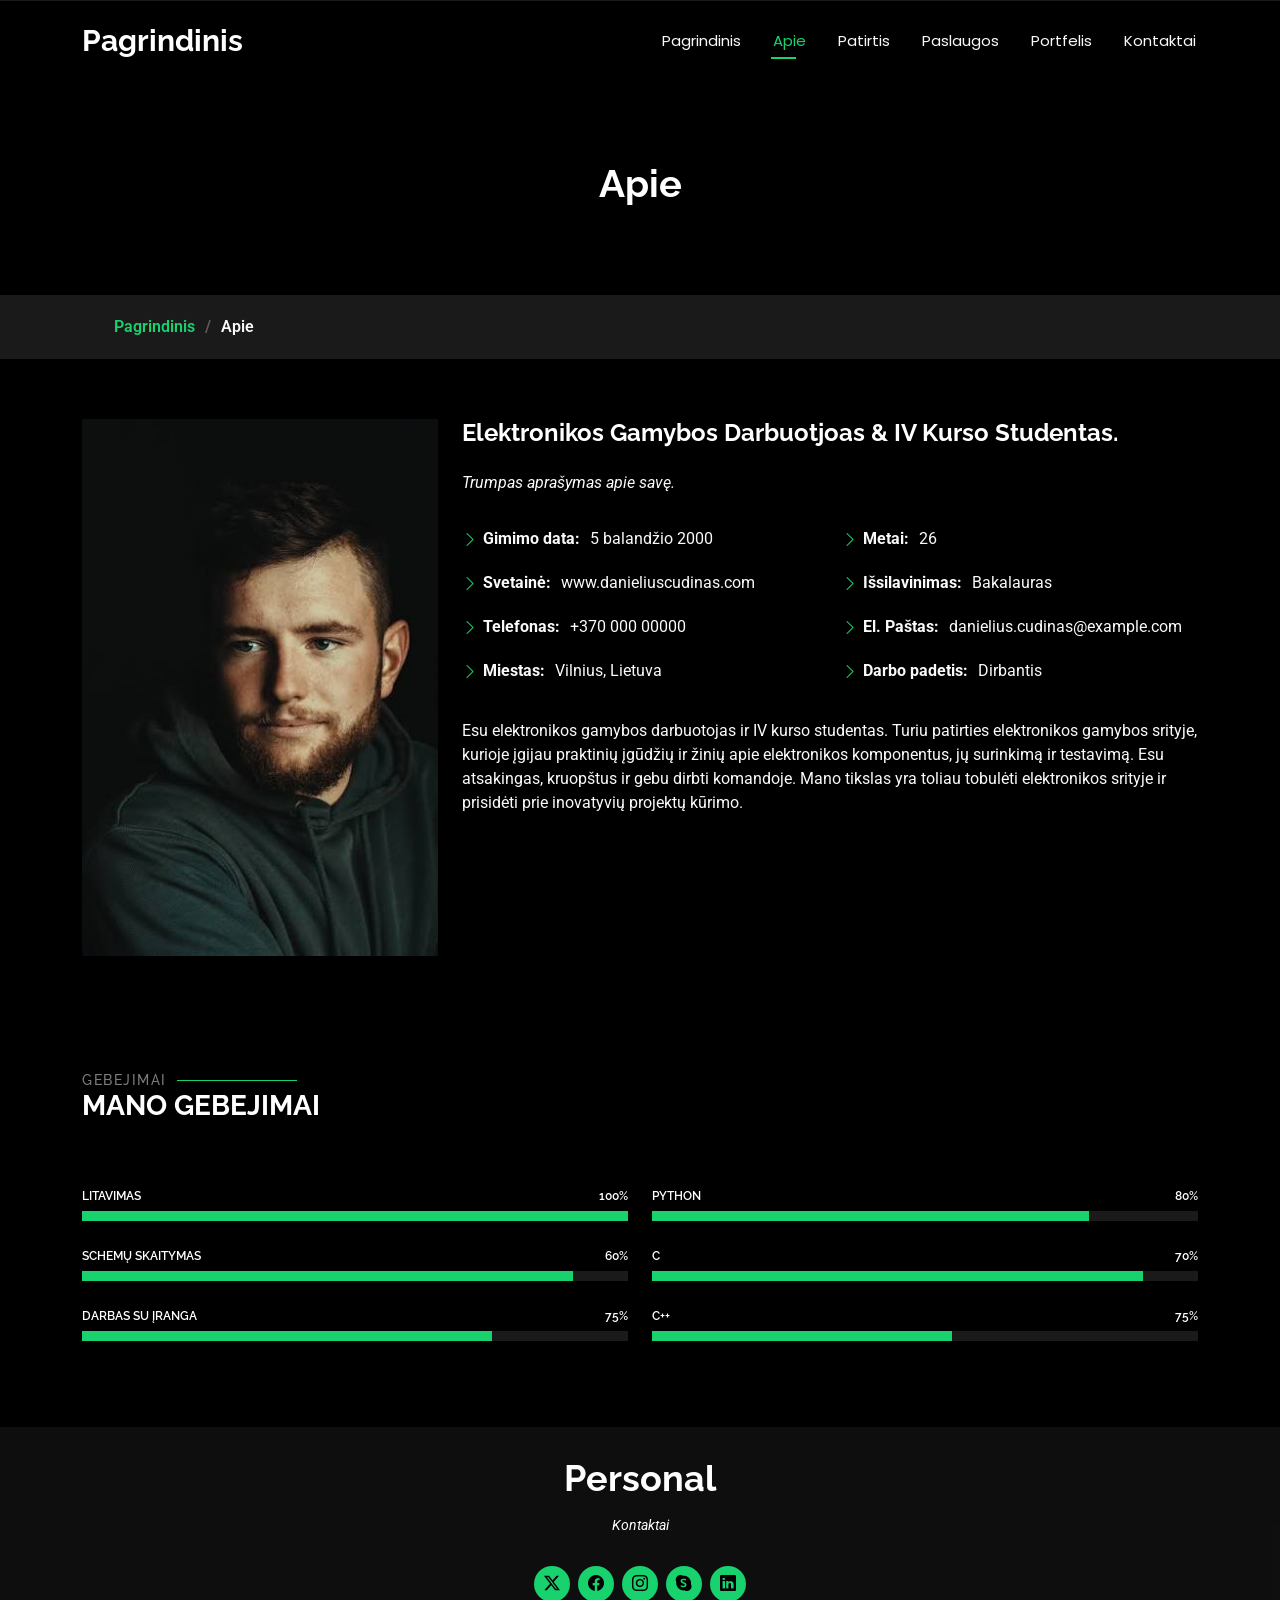
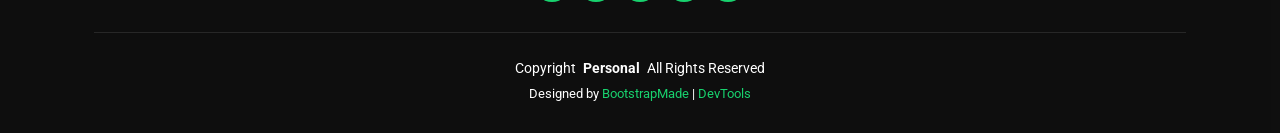
==== commit d79a2af3: "papildomam balui" ====
--- a/about.html
+++ b/about.html
@@ -53,7 +53,7 @@
           <li><a href="about.html" class="active">Apie</a></li>
           <li><a href="resume.html">Patirtis</a></li>
           <li><a href="services.html">Paslaugos</a></li>
-          <li><a href="portfolio.html">Portfelio</a></li>
+          <li><a href="portfolio.html">Portfelis</a></li>
           <li><a href="contact.html">Kontaktai</a></li>
         </ul>
         <i class="mobile-nav-toggle d-xl-none bi bi-list"></i>
@@ -92,7 +92,7 @@
 
         <div class="row gy-4 justify-content-center">
           <div class="col-lg-4">
-            <img src="assets/img/profile-img.jpg" class="img-fluid" alt="">
+            <img src="assets/img/profile1.png" class="img-fluid" alt="Profilio nuotrauka">
           </div>
           <div class="col-lg-8 content">
             <h2>Elektronikos Gamybos Darbuotjoas &amp; IV Kurso Studentas.</h2>
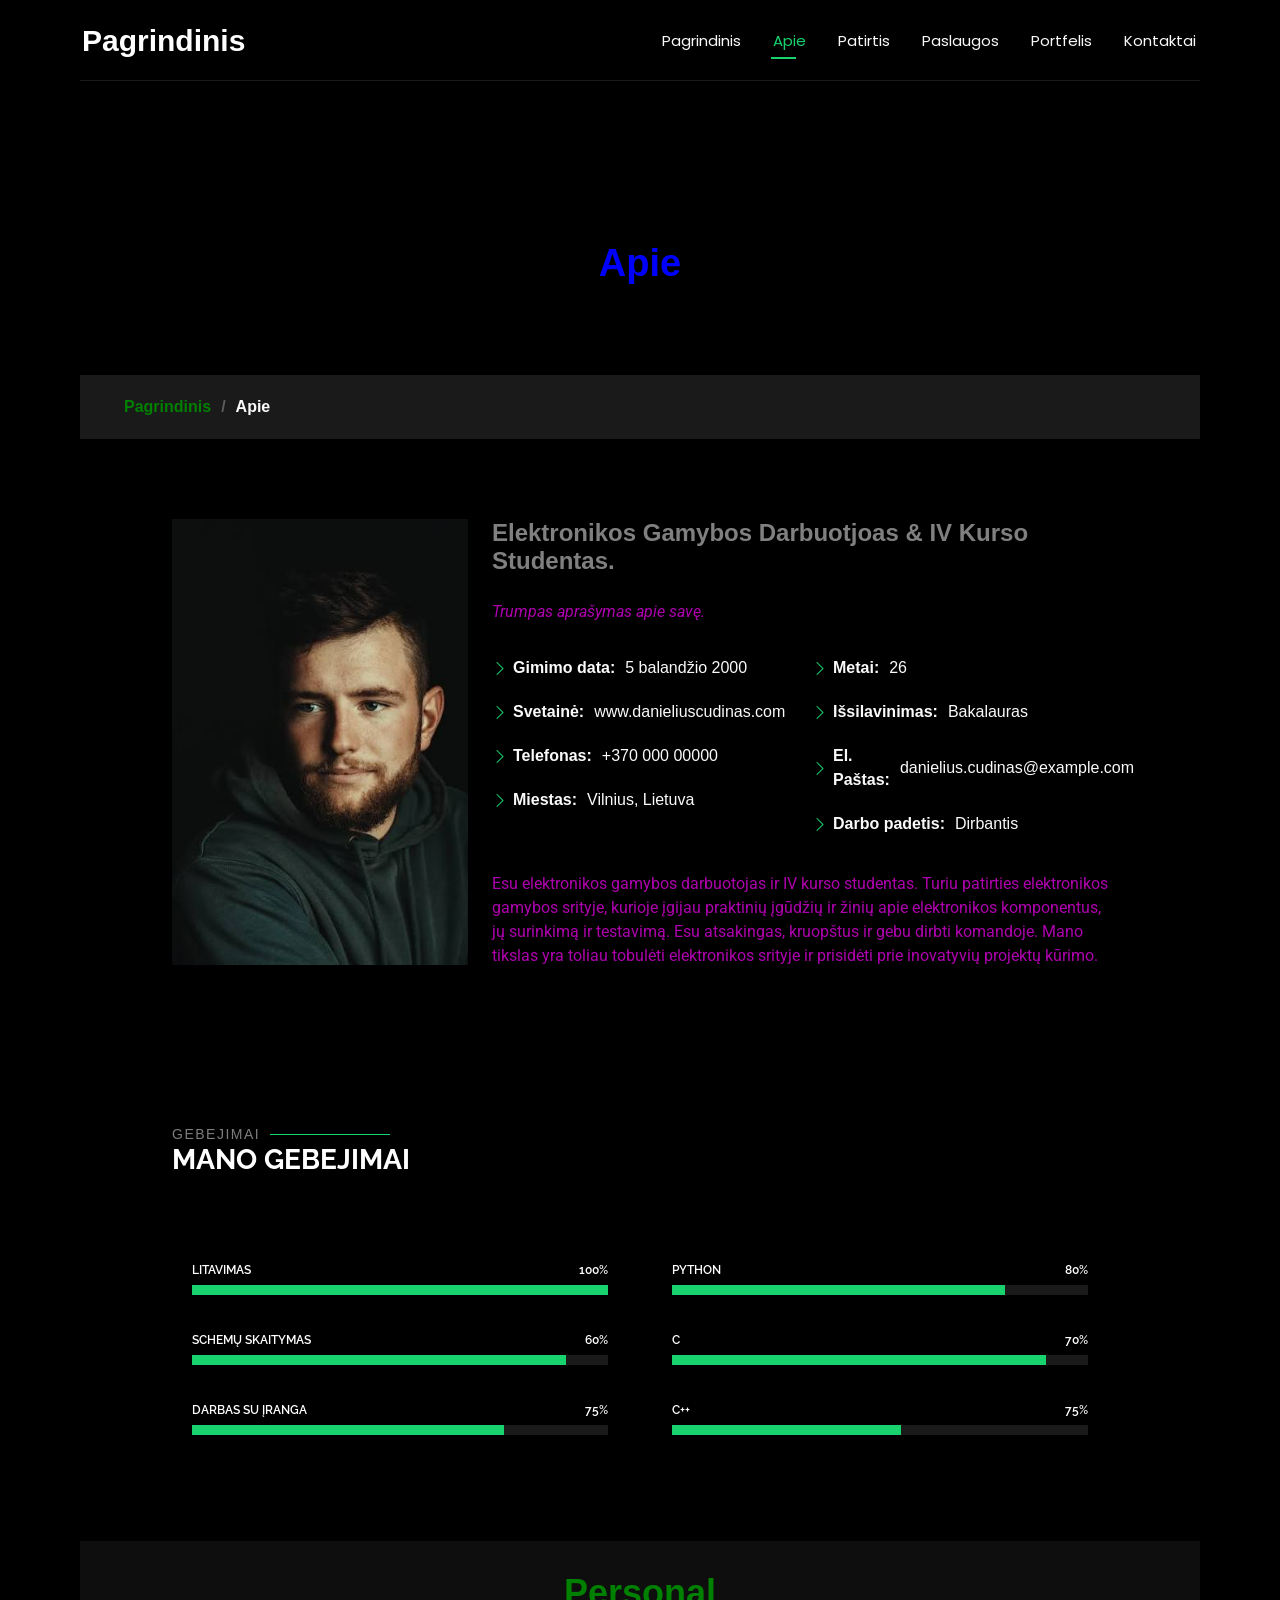
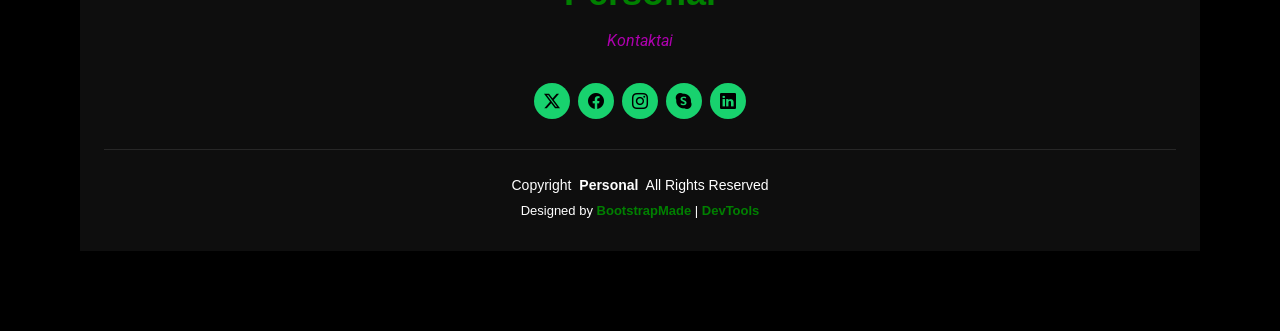
==== commit 0fa67e30: "LD 9 / nepabaigtas" ====
--- a/about.html
+++ b/about.html
@@ -26,6 +26,8 @@
 
   <!-- Main CSS File -->
   <link href="assets/css/main.css" rel="stylesheet">
+    <!-- Custom CSS File -->
+  <link href="assets/css/custom.css" rel="stylesheet">
 
   <!-- =======================================================
   * Template Name: Personal
--- a/assets/css/custom.css
+++ b/assets/css/custom.css
@@ -0,0 +1,99 @@
+body {
+  font-family:'Impact', 'Haettenschweiler', 'Arial Narrow Bold', sans-serif;
+}
+
+h1 {
+  font-family: 'Georgia','Arial Narrow Bold', sans-serif;
+  font-size: 64px;
+  font-weight: bold;
+  color: blue;
+}
+
+h2{
+  font-family: 'Haettenschweiler','Arial Narrow Bold', sans-serif;
+  font-size: 48px;
+  font-weight: 700;
+  color: grey;
+}
+
+h3 {
+  font-family: 'Haettenschweiler','Arial Narrow Bold', sans-serif;
+  font-size: 32px;
+  font-weight: 700;
+  color: green;
+}
+
+h4 {
+  font-family: 'Impact','Arial Narrow Bold', sans-serif;
+  font-size: 32px;
+  font-weight: 700;
+  color: greenyellow;
+}
+
+h5 {
+  font-family: 'Impact','Arial Narrow Bold', sans-serif;
+  font-size: 32px;
+  font-weight: 700;
+  color: orange;
+}
+
+h6 {
+  font-family: 'Georgia','Arial Narrow Bold', sans-serif;
+  font-size: 32px;
+  font-weight: 700;
+  color: red;
+}
+
+p {
+  font-family: 'Roboto','Arial Narrow Bold', sans-serif;
+  font-size: 16px;
+  font-weight: 400;
+  color: rgb(173, 0, 173);
+}
+ 
+button {
+  color: white;
+  background-color: rgb(99, 99, 192);
+  padding: 10px 20px;
+  border: none;
+  border-radius: 5px;
+  cursor: pointer;
+  transition: background-color 0.3s ease;
+}
+
+button:hover {
+  background-color: rgb(75, 75, 160);
+}
+
+button:active {
+  transform: translateY(1px);
+}
+
+a {
+  color: green;
+  text-decoration: none;
+  font-weight: 600;
+  transition: color 0.3s ease;
+}
+
+a:hover {
+  color: darkgreen;
+  text-decoration: underline;
+}
+
+a:active {
+  color: darkgreen;
+  text-decoration: underline;
+}
+
+.about-page,
+.skills,
+.about{
+  padding: 50px;
+  margin: 30px;
+}
+
+.progress{
+  padding: 10px;
+  margin: 10px;
+}
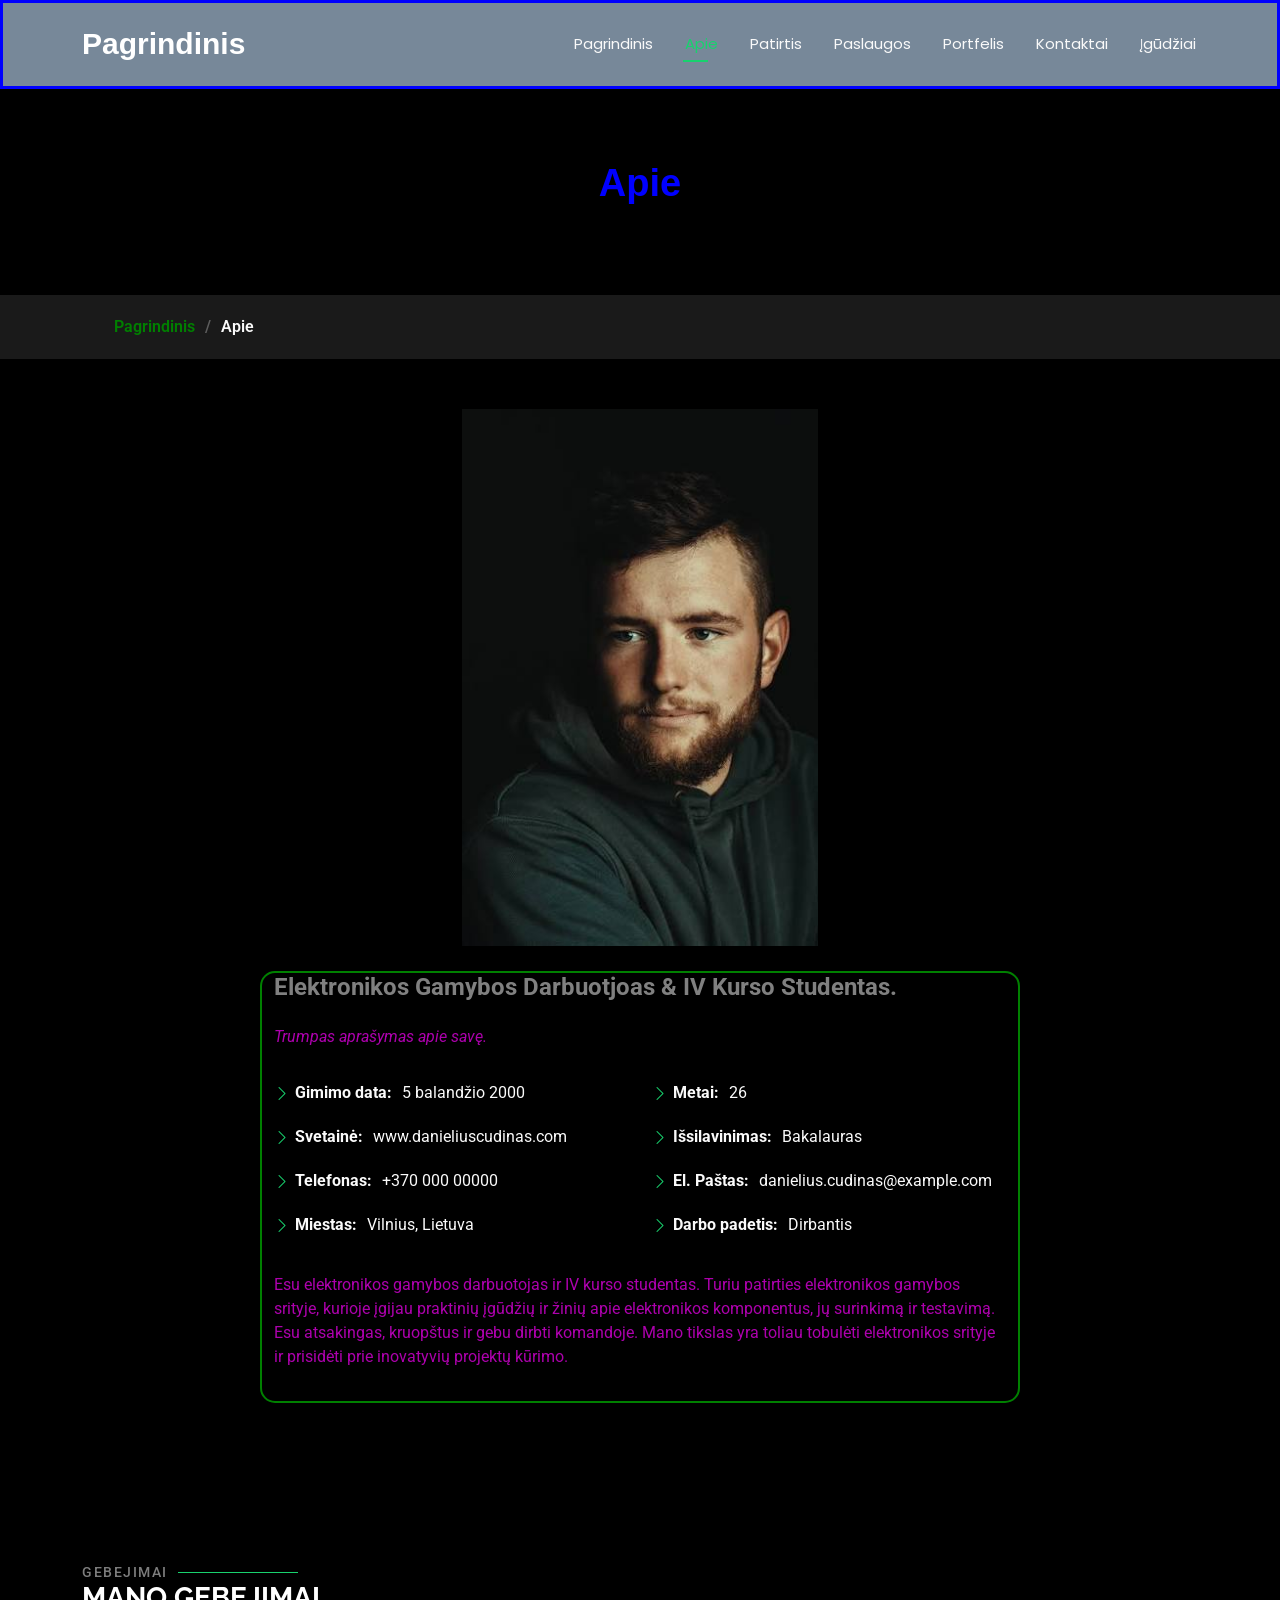
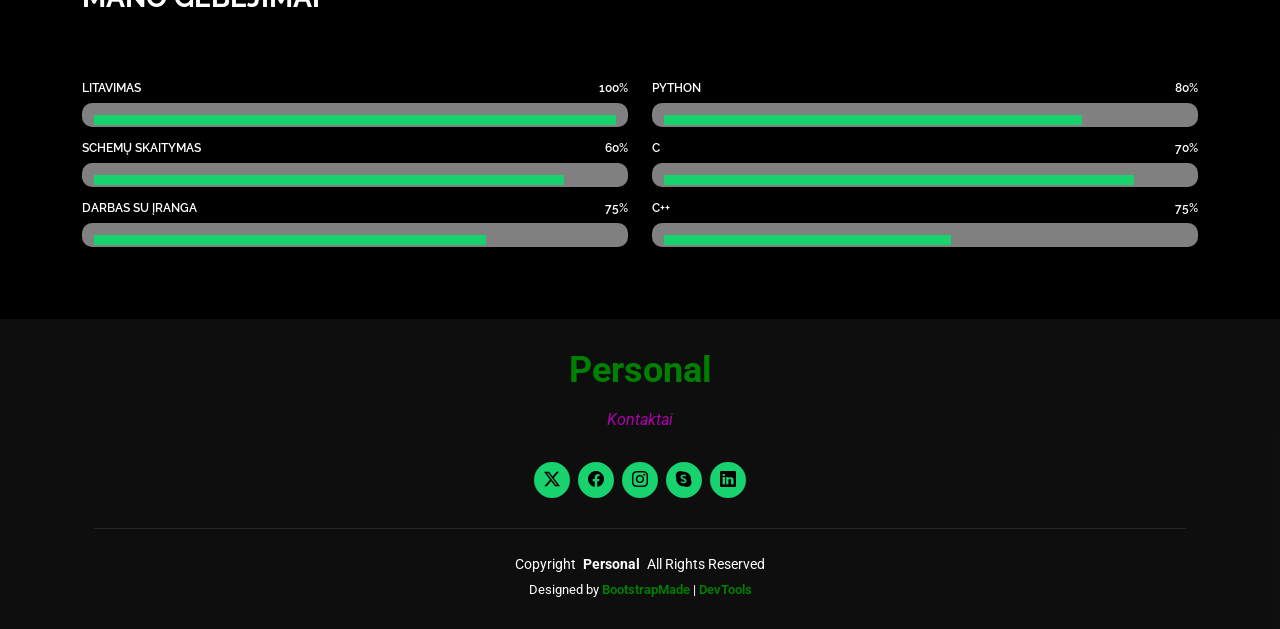
==== commit ff809877: "LD10" ====
--- a/about.html
+++ b/about.html
@@ -57,6 +57,7 @@
           <li><a href="services.html">Paslaugos</a></li>
           <li><a href="portfolio.html">Portfelis</a></li>
           <li><a href="contact.html">Kontaktai</a></li>
+          <li><a href="module.html">Įgūdžiai</a></li>
         </ul>
         <i class="mobile-nav-toggle d-xl-none bi bi-list"></i>
       </nav>
--- a/assets/css/custom.css
+++ b/assets/css/custom.css
@@ -1,5 +1,6 @@
+/* LD 9 */
 body {
-  font-family:'Impact', 'Haettenschweiler', 'Arial Narrow Bold', sans-serif;
+  font-family:'Roboto', 'Haettenschweiler', 'Arial Narrow Bold', sans-serif;
 }
 
 h1 {
@@ -10,28 +11,28 @@
 }
 
 h2{
-  font-family: 'Haettenschweiler','Arial Narrow Bold', sans-serif;
+  font-family: 'Roboto','Arial Narrow Bold', sans-serif;
   font-size: 48px;
   font-weight: 700;
   color: grey;
 }
 
 h3 {
-  font-family: 'Haettenschweiler','Arial Narrow Bold', sans-serif;
+  font-family: 'Roboto','Arial Narrow Bold', sans-serif;
   font-size: 32px;
   font-weight: 700;
   color: green;
 }
 
 h4 {
-  font-family: 'Impact','Arial Narrow Bold', sans-serif;
+  font-family: 'Roboto','Arial Narrow Bold', sans-serif;
   font-size: 32px;
   font-weight: 700;
   color: greenyellow;
 }
 
 h5 {
-  font-family: 'Impact','Arial Narrow Bold', sans-serif;
+  font-family: 'Georgia','Arial Narrow Bold', sans-serif;
   font-size: 32px;
   font-weight: 700;
   color: orange;
@@ -86,14 +87,128 @@
   text-decoration: underline;
 }
 
-.about-page,
-.skills,
-.about{
-  padding: 50px;
-  margin: 30px;
-}
-
-.progress{
-  padding: 10px;
-  margin: 10px;
-}+#about,
+#resume,
+#portfolio {
+  padding: 50px 30px;
+  margin-bottom: 30px;
+}
+
+.about
+.content {
+  margin: 25px;
+  border: 2px solid green;
+  border-radius: 15px;
+  box-shadow: 0 4px 10px rgba(0, 0, 0, 0.2);
+}
+
+.resume
+.resume-item {
+  padding: 20px;
+  border: 2px solid grey;
+  border-radius: 15px;
+  box-shadow: 0 4px 10px rgba(0, 0, 0, 0.2);
+}
+
+.portfolio
+.portfolio-content {
+  border: 2px solid blue;
+  border-radius: 15px;
+  box-shadow: 0 4px 10px rgba(0, 0, 0, 0.2);
+}
+
+.header {
+  background-color: lightslategrey;
+  border: 3px solid blue;
+  box-shadow: 0 4px 10px black;
+}
+
+.skills 
+.progress-bar-wrap {
+  background-color: grey;
+  padding: 12px;
+  border-radius: 10px;
+}
+
+#services > .container > ul {
+  list-style: none;
+  padding-left: 0;
+}
+
+#services > .container > ul > li {
+  position: relative;
+  padding-left: 30px;
+  margin-bottom: 10px;
+}
+
+#services > .container > ul > li::before {
+  content: "◆";
+  color: blue;
+  position: absolute;
+  left: 0;
+}
+
+#services > .container > ol {
+  list-style: none;
+  counter-reset: etapas;
+  padding-left: 0;
+}
+
+#services > .container > ol > li {
+  counter-increment: etapas;
+  position: relative;
+  padding-left: 45px;
+  margin-bottom: 15px;
+}
+
+#services > .container > ol > li::before {
+  content: counter(etapas);
+  position: absolute;
+  left: 0;
+  top: 0;
+
+  background-color: green;
+  color: white;
+
+  width: 30px;
+  height: 30px;
+  border-radius: 50%;
+
+  text-align: center;
+  line-height: 30px;
+}
+
+#services ol ul {
+  background-color: lightgrey;
+  border-left: 4px solid green;
+  border-radius: 8px;
+
+  margin-top: 10px;
+  padding: 10px 20px 10px 35px;
+
+  list-style-type: square;
+}
+
+#services table {
+  width: 100%;
+  border-collapse: collapse;
+}
+
+#services table th {
+  background-color: darkgreen;
+  color: white;
+  font-weight: bold;
+}
+
+#services table th,
+#services table td {
+  padding: 15px;
+  text-align: center;
+}
+
+#services table tbody tr:hover td {
+  background-color: rgb(88, 169, 196);
+}
+
+/* LD 10 */
+
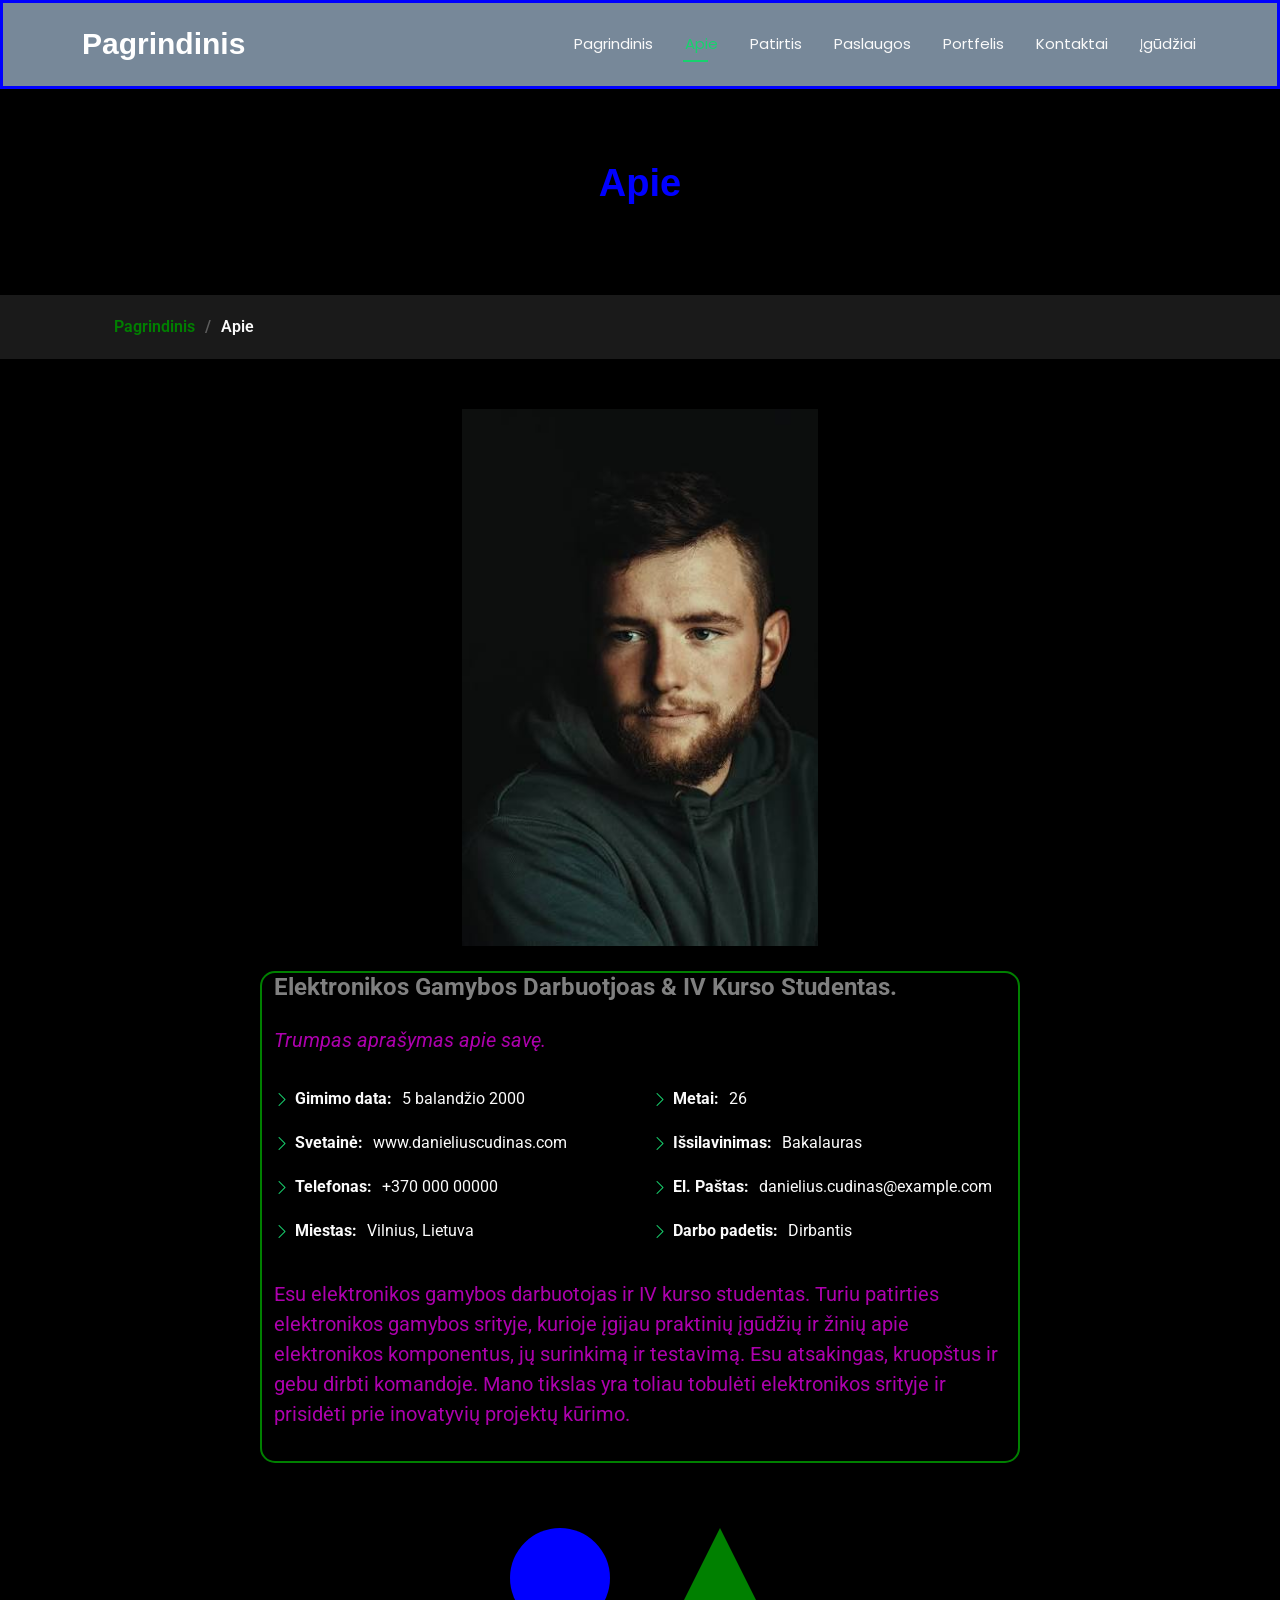
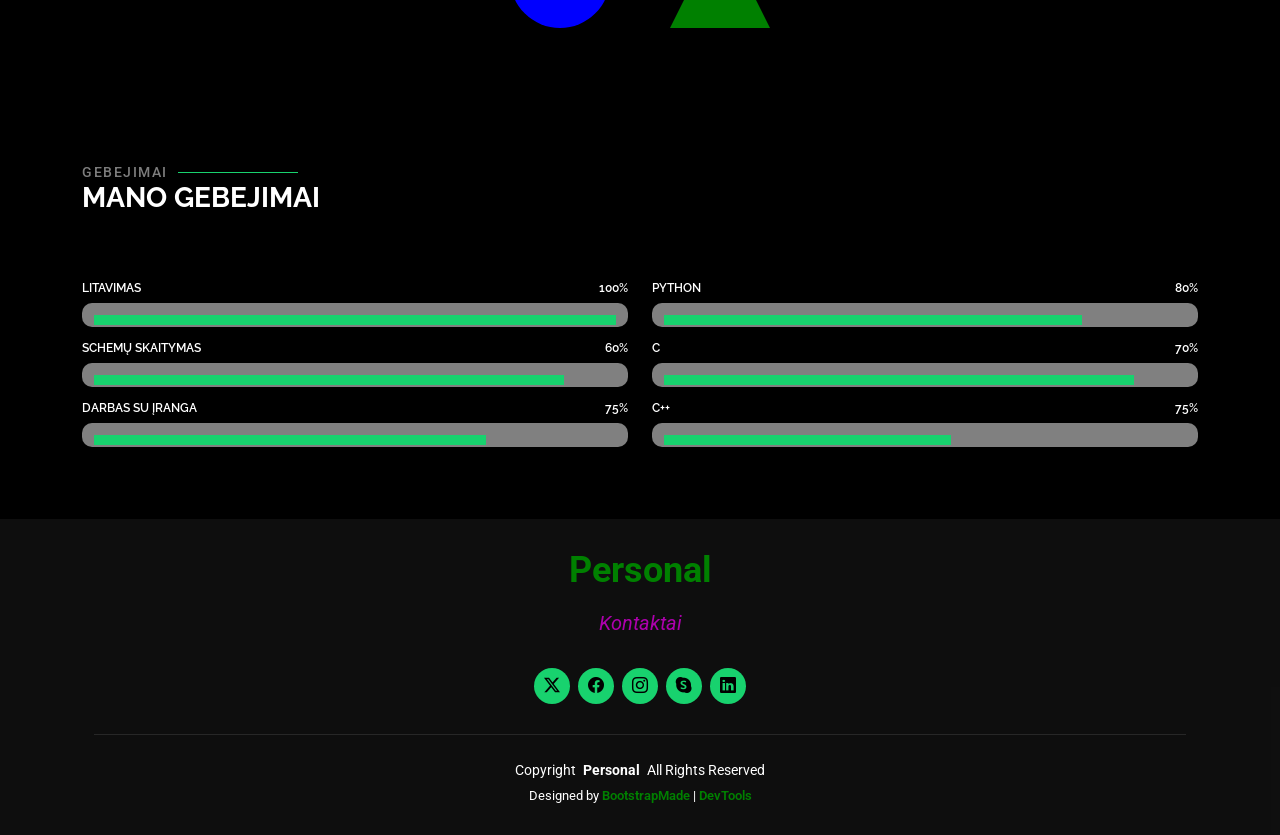
==== commit c113ac52: "LD10-baigta" ====
--- a/about.html
+++ b/about.html
@@ -129,6 +129,14 @@
 
       </div>
 
+      <div class="css-shapes">
+
+        <div class="shape circle"></div>
+
+        <div class="shape triangle"></div>
+
+      </div>
+
     </section><!-- /About Section -->
 
     <!-- Skills Section -->
--- a/assets/css/custom.css
+++ b/assets/css/custom.css
@@ -26,7 +26,7 @@
 
 h4 {
   font-family: 'Roboto','Arial Narrow Bold', sans-serif;
-  font-size: 32px;
+  font-size: 28px;
   font-weight: 700;
   color: greenyellow;
 }
@@ -47,7 +47,7 @@
 
 p {
   font-family: 'Roboto','Arial Narrow Bold', sans-serif;
-  font-size: 16px;
+  font-size: 20px;
   font-weight: 400;
   color: rgb(173, 0, 173);
 }
@@ -212,3 +212,161 @@
 
 /* LD 10 */
 
+.level-progress {
+  margin-top: 30px;
+  margin-bottom: 30px;
+  padding: 20px;
+  border: 3px solid darkgreen;
+  border-radius: 12px;
+}
+
+.progress-track {
+  width: 100%;
+  height: 20px;
+  background-color: lightgrey;
+  border-radius: 10px;
+  overflow: hidden;
+}
+
+.progress-fill {
+  width: 70%;
+  height: 100%;
+  border-radius: 10px;
+  background-color: green;
+}
+
+.progress-summary {
+  display: flex;
+  gap: 20px;
+}
+
+.summary-card {
+  flex: 1;
+  text-align: center;
+}
+
+#module {
+  padding: 50px 0;
+}
+
+.progress-summary,
+.skills-stats,
+.kanban-board {
+  margin-top: 30px;
+}
+
+.summary-card,
+.stat-card,
+.kanban-column,
+.skill-card {
+  border: 3px solid darkgreen;
+  border-radius: 12px;
+  padding: 20px;
+}
+
+.kanban-column {
+  background-color: rgb(181, 181, 250);
+}
+
+.skill-card {
+  background-color: rgb(0, 63, 84);
+  margin-bottom: 15px;
+}
+
+.skills-stats {
+  display: flex;
+  gap: 20px;
+}
+
+.stat-card {
+  flex: 1;
+  text-align: center;
+  background-color: rgb(214, 214, 214);
+}
+
+.kanban-board {
+  display: grid;
+  grid-template-columns: repeat(3, 1fr);
+  gap: 20px;
+}
+
+.summary-card {
+  background-color: bisque;
+}
+
+/* LD 10 - papildoma*/
+
+#services {
+  background: linear-gradient(
+    270deg,
+    rgb(20, 60, 90),
+    rgb(40, 120, 140),
+    rgb(80, 40, 120)
+  );
+
+  background-size: 600% 600%;
+
+  animation: gradientMove 8s ease infinite;
+}
+
+@keyframes gradientMove {
+  0% {
+    background-position: 0% 50%;
+  }
+
+  50% {
+    background-position: 100% 50%;
+  }
+
+  100% {
+    background-position: 0% 50%;
+  }
+}
+
+.css-shapes {
+  display: flex;
+  justify-content: center;
+  gap: 60px;
+  margin-top: 40px
+}
+
+.circle {
+  width: 100px;
+  height: 100px;
+  background-color: blue;
+  border-radius: 50%;
+  animation: pulse 2s ease-in-out infinite;
+}
+
+@keyframes pulse {
+    0% {
+    transform: scale(1);
+  }
+
+  50% {
+    transform: scale(1.3);
+  }
+
+  100% {
+    transform: scale(1);
+  }
+}
+
+.triangle {
+  width: 0;
+  height: 0;
+  border-left: 50px solid transparent;
+  border-right: 50px solid transparent;
+  border-bottom: 100px solid green;
+  animation: rotateTriangle 3s linear infinite;
+}
+
+@keyframes rotateTriangle {
+  from {
+    transform: rotate(0deg);
+  }
+
+  to {
+    transform: rotate(360deg);
+  }
+}
